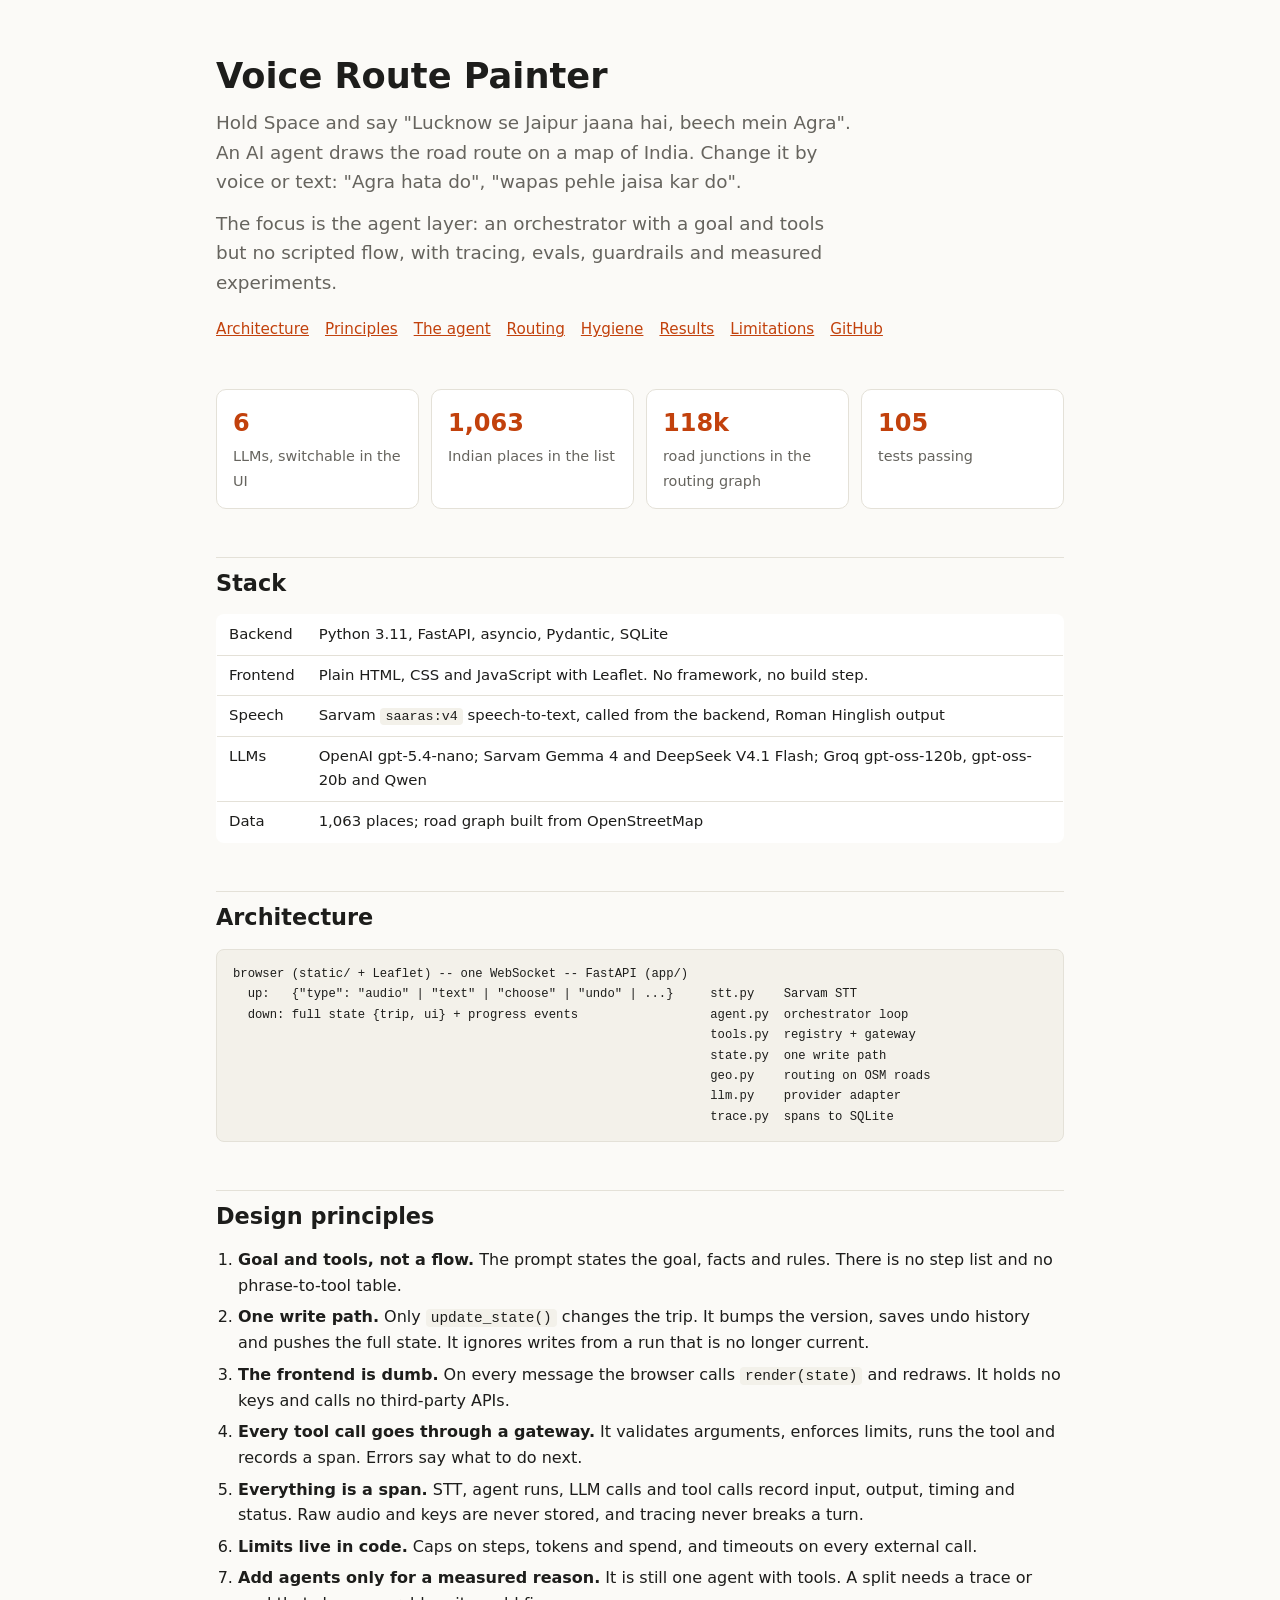
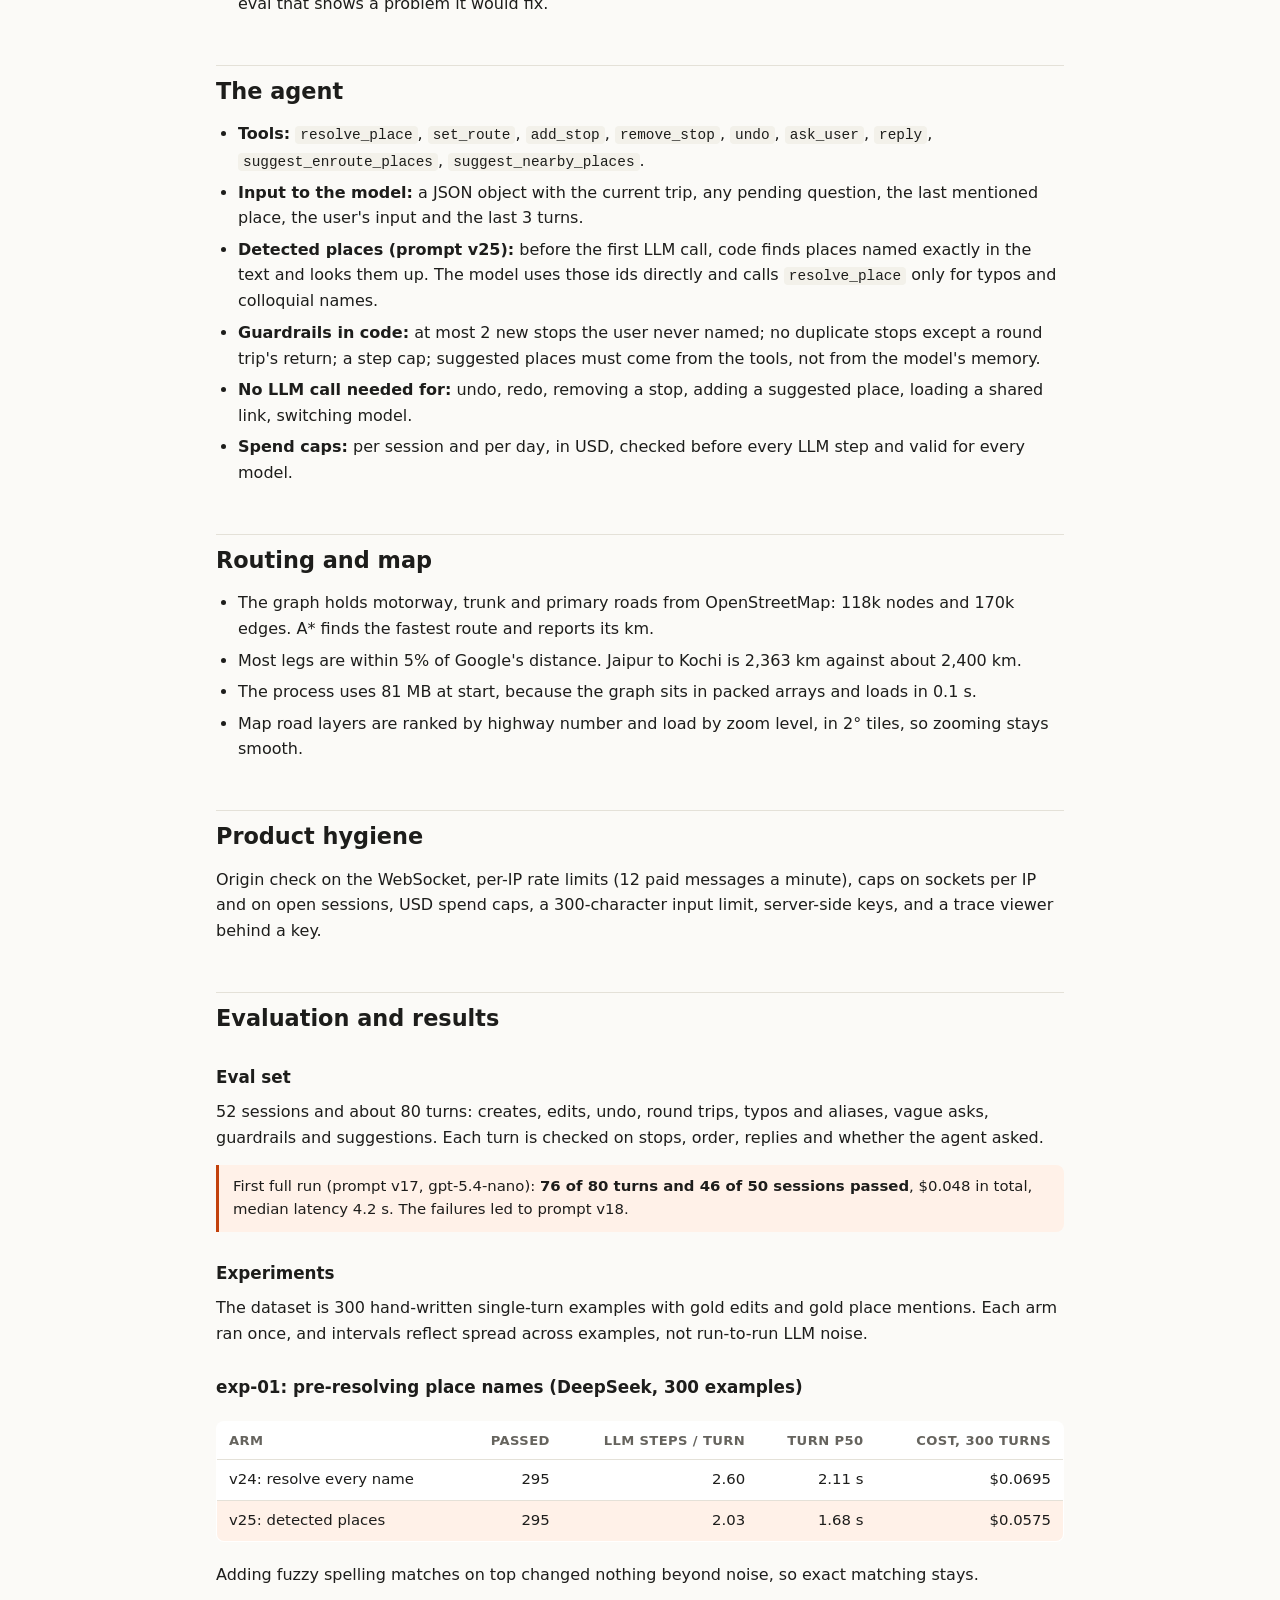
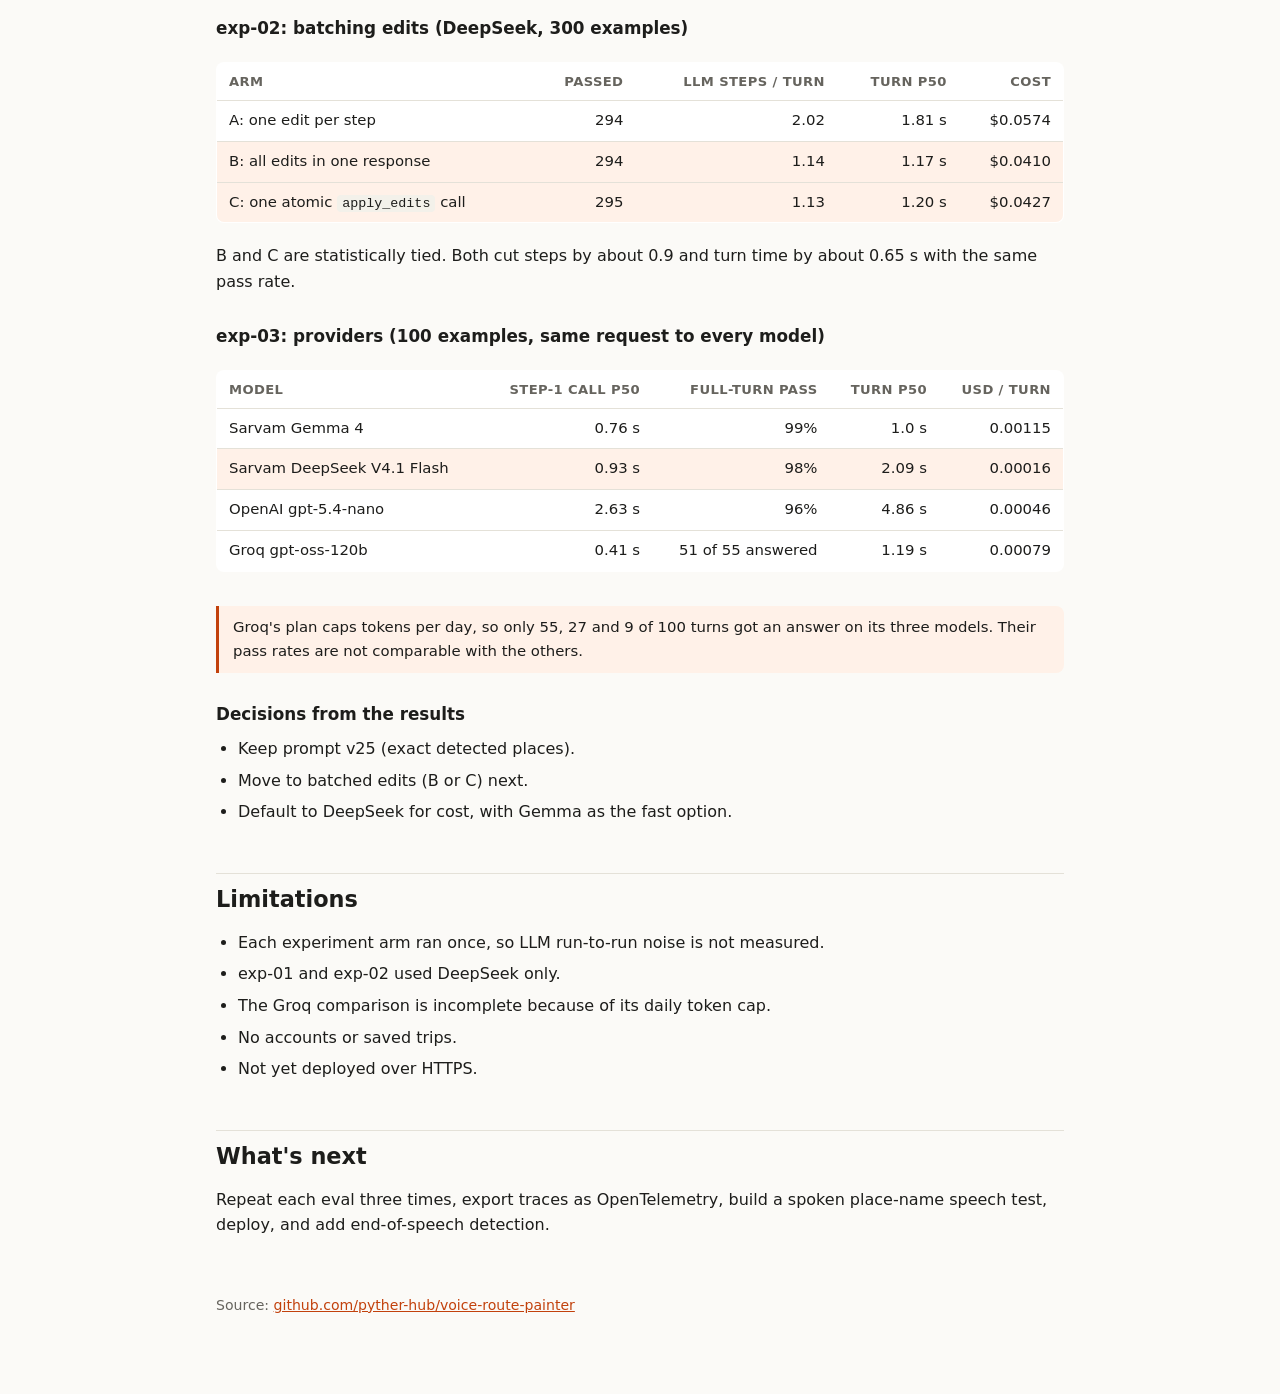
==== docs/index.html @ 45bd3da2 "Add GitHub Pages engineering page" ====
<!doctype html>
<html lang="en">
<head>
<meta charset="utf-8">
<meta name="viewport" content="width=device-width, initial-scale=1">
<title>Voice Route Painter: Engineering</title>
<meta name="description" content="A voice-driven route planner for India. An agent with tools, tracing, evals, guardrails and measured experiments.">
<style>
  :root {
    --bg: #fbfaf7; --fg: #1d1d1b; --muted: #66645e; --line: #e4e1d8; --card: #ffffff;
    --accent: #c2410c; --accent-soft: #fff1e8; --code: #f3f1ea; --good: #166534;
  }
  @media (prefers-color-scheme: dark) {
    :root {
      --bg: #151513; --fg: #ecebe6; --muted: #a19f97; --line: #2e2d29; --card: #1d1d1a;
      --accent: #fb923c; --accent-soft: #2a1d14; --code: #22211d; --good: #4ade80;
    }
  }
  * { box-sizing: border-box; }
  body { margin: 0; background: var(--bg); color: var(--fg);
         font: 16px/1.6 system-ui, -apple-system, "Segoe UI", Roboto, sans-serif; }
  .wrap { max-width: 880px; margin: 0 auto; padding: 0 16px 80px; }
  header { padding: 56px 0 24px; }
  h1 { font-size: 2.2rem; line-height: 1.15; margin: 0 0 12px; }
  h2 { font-size: 1.4rem; margin: 48px 0 12px; padding-top: 8px; border-top: 1px solid var(--line); }
  h3 { font-size: 1.05rem; margin: 28px 0 8px; }
  p { margin: 0 0 12px; }
  .lede { font-size: 1.15rem; color: var(--muted); max-width: 640px; }
  a { color: var(--accent); }
  nav { display: flex; flex-wrap: wrap; gap: 8px 16px; margin-top: 20px; font-size: .95rem; }
  .facts { display: grid; grid-template-columns: repeat(auto-fit, minmax(190px, 1fr)); gap: 12px; margin: 24px 0; }
  .fact { background: var(--card); border: 1px solid var(--line); border-radius: 10px; padding: 14px 16px; }
  .fact b { display: block; font-size: 1.5rem; color: var(--accent); }
  .fact span { color: var(--muted); font-size: .9rem; }
  table { width: 100%; border-collapse: collapse; margin: 12px 0 20px; font-size: .93rem;
          background: var(--card); border: 1px solid var(--line); border-radius: 8px; overflow: hidden; }
  th, td { text-align: left; padding: 8px 12px; border-bottom: 1px solid var(--line); vertical-align: top; }
  th { font-weight: 600; color: var(--muted); font-size: .82rem; text-transform: uppercase; letter-spacing: .03em; }
  tr:last-child td { border-bottom: 0; }
  td.n, th.n { text-align: right; font-variant-numeric: tabular-nums; }
  tr.win td { background: var(--accent-soft); }
  .scroll { overflow-x: auto; }
  pre { background: var(--code); border: 1px solid var(--line); border-radius: 8px; padding: 14px 16px;
        overflow-x: auto; font-size: .85rem; line-height: 1.5; }
  code { background: var(--code); padding: 1px 5px; border-radius: 4px; font-size: .9em; }
  pre code { background: none; padding: 0; }
  ol, ul { padding-left: 22px; margin: 0 0 12px; }
  li { margin-bottom: 6px; }
  .note { border-left: 3px solid var(--accent); background: var(--accent-soft); padding: 10px 14px;
          border-radius: 0 8px 8px 0; margin: 14px 0; font-size: .93rem; }
  footer { margin-top: 56px; color: var(--muted); font-size: .88rem; }
</style>
</head>
<body>
<div class="wrap">

<header>
  <h1>Voice Route Painter</h1>
  <p class="lede">Hold Space and say "Lucknow se Jaipur jaana hai, beech mein Agra". An AI agent draws the road route on a map of India. Change it by voice or text: "Agra hata do", "wapas pehle jaisa kar do".</p>
  <p class="lede">The focus is the agent layer: an orchestrator with a goal and tools but no scripted flow, with tracing, evals, guardrails and measured experiments.</p>
  <nav>
    <a href="#architecture">Architecture</a>
    <a href="#principles">Principles</a>
    <a href="#agent">The agent</a>
    <a href="#routing">Routing</a>
    <a href="#hygiene">Hygiene</a>
    <a href="#results">Results</a>
    <a href="#limits">Limitations</a>
    <a href="https://github.com/pyther-hub/voice-route-painter">GitHub</a>
  </nav>
</header>

<div class="facts">
  <div class="fact"><b>6</b><span>LLMs, switchable in the UI</span></div>
  <div class="fact"><b>1,063</b><span>Indian places in the list</span></div>
  <div class="fact"><b>118k</b><span>road junctions in the routing graph</span></div>
  <div class="fact"><b>105</b><span>tests passing</span></div>
</div>

<h2 id="stack">Stack</h2>
<table>
  <tr><td>Backend</td><td>Python 3.11, FastAPI, asyncio, Pydantic, SQLite</td></tr>
  <tr><td>Frontend</td><td>Plain HTML, CSS and JavaScript with Leaflet. No framework, no build step.</td></tr>
  <tr><td>Speech</td><td>Sarvam <code>saaras:v4</code> speech-to-text, called from the backend, Roman Hinglish output</td></tr>
  <tr><td>LLMs</td><td>OpenAI gpt-5.4-nano; Sarvam Gemma 4 and DeepSeek V4.1 Flash; Groq gpt-oss-120b, gpt-oss-20b and Qwen</td></tr>
  <tr><td>Data</td><td>1,063 places; road graph built from OpenStreetMap</td></tr>
</table>

<h2 id="architecture">Architecture</h2>
<pre><code>browser (static/ + Leaflet) -- one WebSocket -- FastAPI (app/)
  up:   {"type": "audio" | "text" | "choose" | "undo" | ...}     stt.py    Sarvam STT
  down: full state {trip, ui} + progress events                  agent.py  orchestrator loop
                                                                 tools.py  registry + gateway
                                                                 state.py  one write path
                                                                 geo.py    routing on OSM roads
                                                                 llm.py    provider adapter
                                                                 trace.py  spans to SQLite</code></pre>

<h2 id="principles">Design principles</h2>
<ol>
  <li><b>Goal and tools, not a flow.</b> The prompt states the goal, facts and rules. There is no step list and no phrase-to-tool table.</li>
  <li><b>One write path.</b> Only <code>update_state()</code> changes the trip. It bumps the version, saves undo history and pushes the full state. It ignores writes from a run that is no longer current.</li>
  <li><b>The frontend is dumb.</b> On every message the browser calls <code>render(state)</code> and redraws. It holds no keys and calls no third-party APIs.</li>
  <li><b>Every tool call goes through a gateway.</b> It validates arguments, enforces limits, runs the tool and records a span. Errors say what to do next.</li>
  <li><b>Everything is a span.</b> STT, agent runs, LLM calls and tool calls record input, output, timing and status. Raw audio and keys are never stored, and tracing never breaks a turn.</li>
  <li><b>Limits live in code.</b> Caps on steps, tokens and spend, and timeouts on every external call.</li>
  <li><b>Add agents only for a measured reason.</b> It is still one agent with tools. A split needs a trace or eval that shows a problem it would fix.</li>
</ol>

<h2 id="agent">The agent</h2>
<ul>
  <li><b>Tools:</b> <code>resolve_place</code>, <code>set_route</code>, <code>add_stop</code>, <code>remove_stop</code>, <code>undo</code>, <code>ask_user</code>, <code>reply</code>, <code>suggest_enroute_places</code>, <code>suggest_nearby_places</code>.</li>
  <li><b>Input to the model:</b> a JSON object with the current trip, any pending question, the last mentioned place, the user's input and the last 3 turns.</li>
  <li><b>Detected places (prompt v25):</b> before the first LLM call, code finds places named exactly in the text and looks them up. The model uses those ids directly and calls <code>resolve_place</code> only for typos and colloquial names.</li>
  <li><b>Guardrails in code:</b> at most 2 new stops the user never named; no duplicate stops except a round trip's return; a step cap; suggested places must come from the tools, not from the model's memory.</li>
  <li><b>No LLM call needed for:</b> undo, redo, removing a stop, adding a suggested place, loading a shared link, switching model.</li>
  <li><b>Spend caps:</b> per session and per day, in USD, checked before every LLM step and valid for every model.</li>
</ul>

<h2 id="routing">Routing and map</h2>
<ul>
  <li>The graph holds motorway, trunk and primary roads from OpenStreetMap: 118k nodes and 170k edges. A* finds the fastest route and reports its km.</li>
  <li>Most legs are within 5% of Google's distance. Jaipur to Kochi is 2,363 km against about 2,400 km.</li>
  <li>The process uses 81 MB at start, because the graph sits in packed arrays and loads in 0.1 s.</li>
  <li>Map road layers are ranked by highway number and load by zoom level, in 2&deg; tiles, so zooming stays smooth.</li>
</ul>

<h2 id="hygiene">Product hygiene</h2>
<p>Origin check on the WebSocket, per-IP rate limits (12 paid messages a minute), caps on sockets per IP and on open sessions, USD spend caps, a 300-character input limit, server-side keys, and a trace viewer behind a key.</p>

<h2 id="results">Evaluation and results</h2>

<h3>Eval set</h3>
<p>52 sessions and about 80 turns: creates, edits, undo, round trips, typos and aliases, vague asks, guardrails and suggestions. Each turn is checked on stops, order, replies and whether the agent asked.</p>
<div class="note">First full run (prompt v17, gpt-5.4-nano): <b>76 of 80 turns and 46 of 50 sessions passed</b>, $0.048 in total, median latency 4.2 s. The failures led to prompt v18.</div>

<h3>Experiments</h3>
<p>The dataset is 300 hand-written single-turn examples with gold edits and gold place mentions. Each arm ran once, and intervals reflect spread across examples, not run-to-run LLM noise.</p>

<h3>exp-01: pre-resolving place names (DeepSeek, 300 examples)</h3>
<div class="scroll"><table>
  <tr><th>Arm</th><th class="n">Passed</th><th class="n">LLM steps / turn</th><th class="n">Turn p50</th><th class="n">Cost, 300 turns</th></tr>
  <tr><td>v24: resolve every name</td><td class="n">295</td><td class="n">2.60</td><td class="n">2.11 s</td><td class="n">$0.0695</td></tr>
  <tr class="win"><td>v25: detected places</td><td class="n">295</td><td class="n">2.03</td><td class="n">1.68 s</td><td class="n">$0.0575</td></tr>
</table></div>
<p>Adding fuzzy spelling matches on top changed nothing beyond noise, so exact matching stays.</p>

<h3>exp-02: batching edits (DeepSeek, 300 examples)</h3>
<div class="scroll"><table>
  <tr><th>Arm</th><th class="n">Passed</th><th class="n">LLM steps / turn</th><th class="n">Turn p50</th><th class="n">Cost</th></tr>
  <tr><td>A: one edit per step</td><td class="n">294</td><td class="n">2.02</td><td class="n">1.81 s</td><td class="n">$0.0574</td></tr>
  <tr class="win"><td>B: all edits in one response</td><td class="n">294</td><td class="n">1.14</td><td class="n">1.17 s</td><td class="n">$0.0410</td></tr>
  <tr class="win"><td>C: one atomic <code>apply_edits</code> call</td><td class="n">295</td><td class="n">1.13</td><td class="n">1.20 s</td><td class="n">$0.0427</td></tr>
</table></div>
<p>B and C are statistically tied. Both cut steps by about 0.9 and turn time by about 0.65 s with the same pass rate.</p>

<h3>exp-03: providers (100 examples, same request to every model)</h3>
<div class="scroll"><table>
  <tr><th>Model</th><th class="n">Step-1 call p50</th><th class="n">Full-turn pass</th><th class="n">Turn p50</th><th class="n">USD / turn</th></tr>
  <tr><td>Sarvam Gemma 4</td><td class="n">0.76 s</td><td class="n">99%</td><td class="n">1.0 s</td><td class="n">0.00115</td></tr>
  <tr class="win"><td>Sarvam DeepSeek V4.1 Flash</td><td class="n">0.93 s</td><td class="n">98%</td><td class="n">2.09 s</td><td class="n">0.00016</td></tr>
  <tr><td>OpenAI gpt-5.4-nano</td><td class="n">2.63 s</td><td class="n">96%</td><td class="n">4.86 s</td><td class="n">0.00046</td></tr>
  <tr><td>Groq gpt-oss-120b</td><td class="n">0.41 s</td><td class="n">51 of 55 answered</td><td class="n">1.19 s</td><td class="n">0.00079</td></tr>
</table></div>
<div class="note">Groq's plan caps tokens per day, so only 55, 27 and 9 of 100 turns got an answer on its three models. Their pass rates are not comparable with the others.</div>

<h3>Decisions from the results</h3>
<ul>
  <li>Keep prompt v25 (exact detected places).</li>
  <li>Move to batched edits (B or C) next.</li>
  <li>Default to DeepSeek for cost, with Gemma as the fast option.</li>
</ul>

<h2 id="limits">Limitations</h2>
<ul>
  <li>Each experiment arm ran once, so LLM run-to-run noise is not measured.</li>
  <li>exp-01 and exp-02 used DeepSeek only.</li>
  <li>The Groq comparison is incomplete because of its daily token cap.</li>
  <li>No accounts or saved trips.</li>
  <li>Not yet deployed over HTTPS.</li>
</ul>

<h2>What's next</h2>
<p>Repeat each eval three times, export traces as OpenTelemetry, build a spoken place-name speech test, deploy, and add end-of-speech detection.</p>

<footer>Source: <a href="https://github.com/pyther-hub/voice-route-painter">github.com/pyther-hub/voice-route-painter</a></footer>
</div>
</body>
</html>
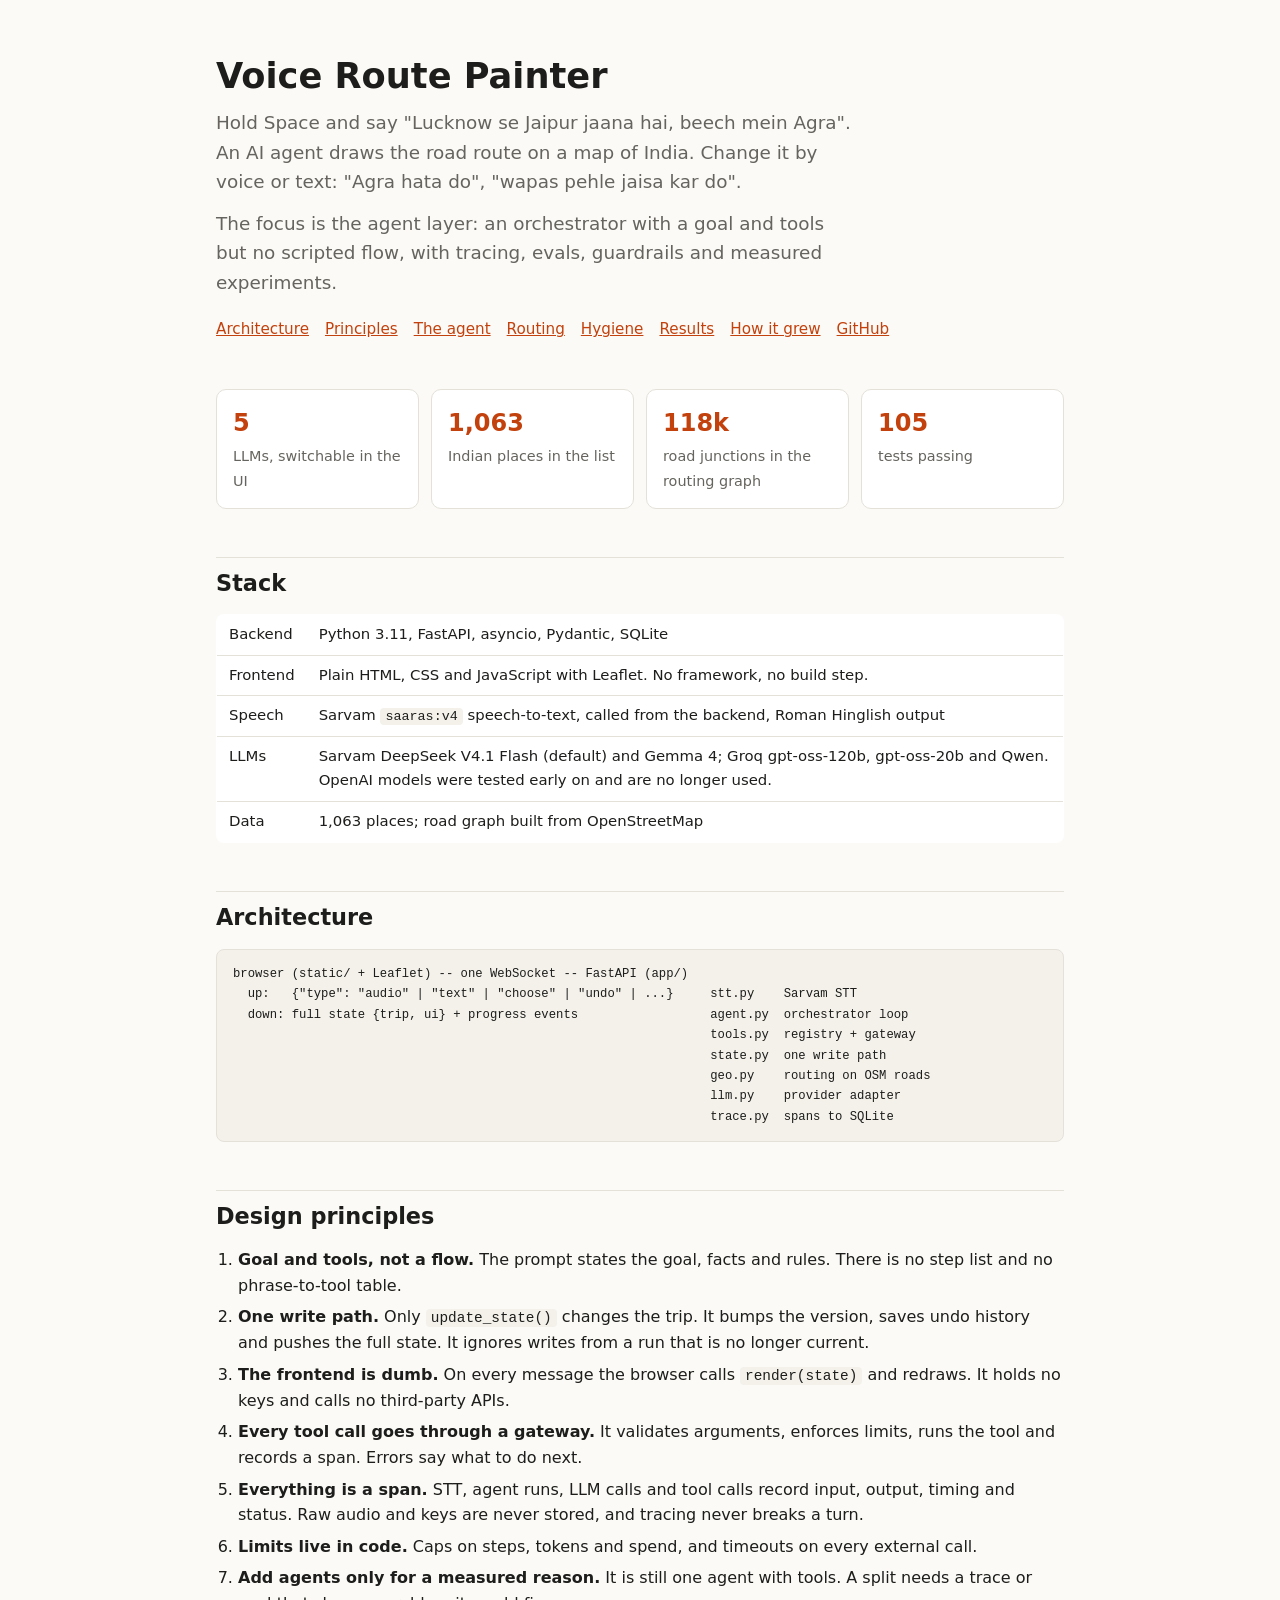
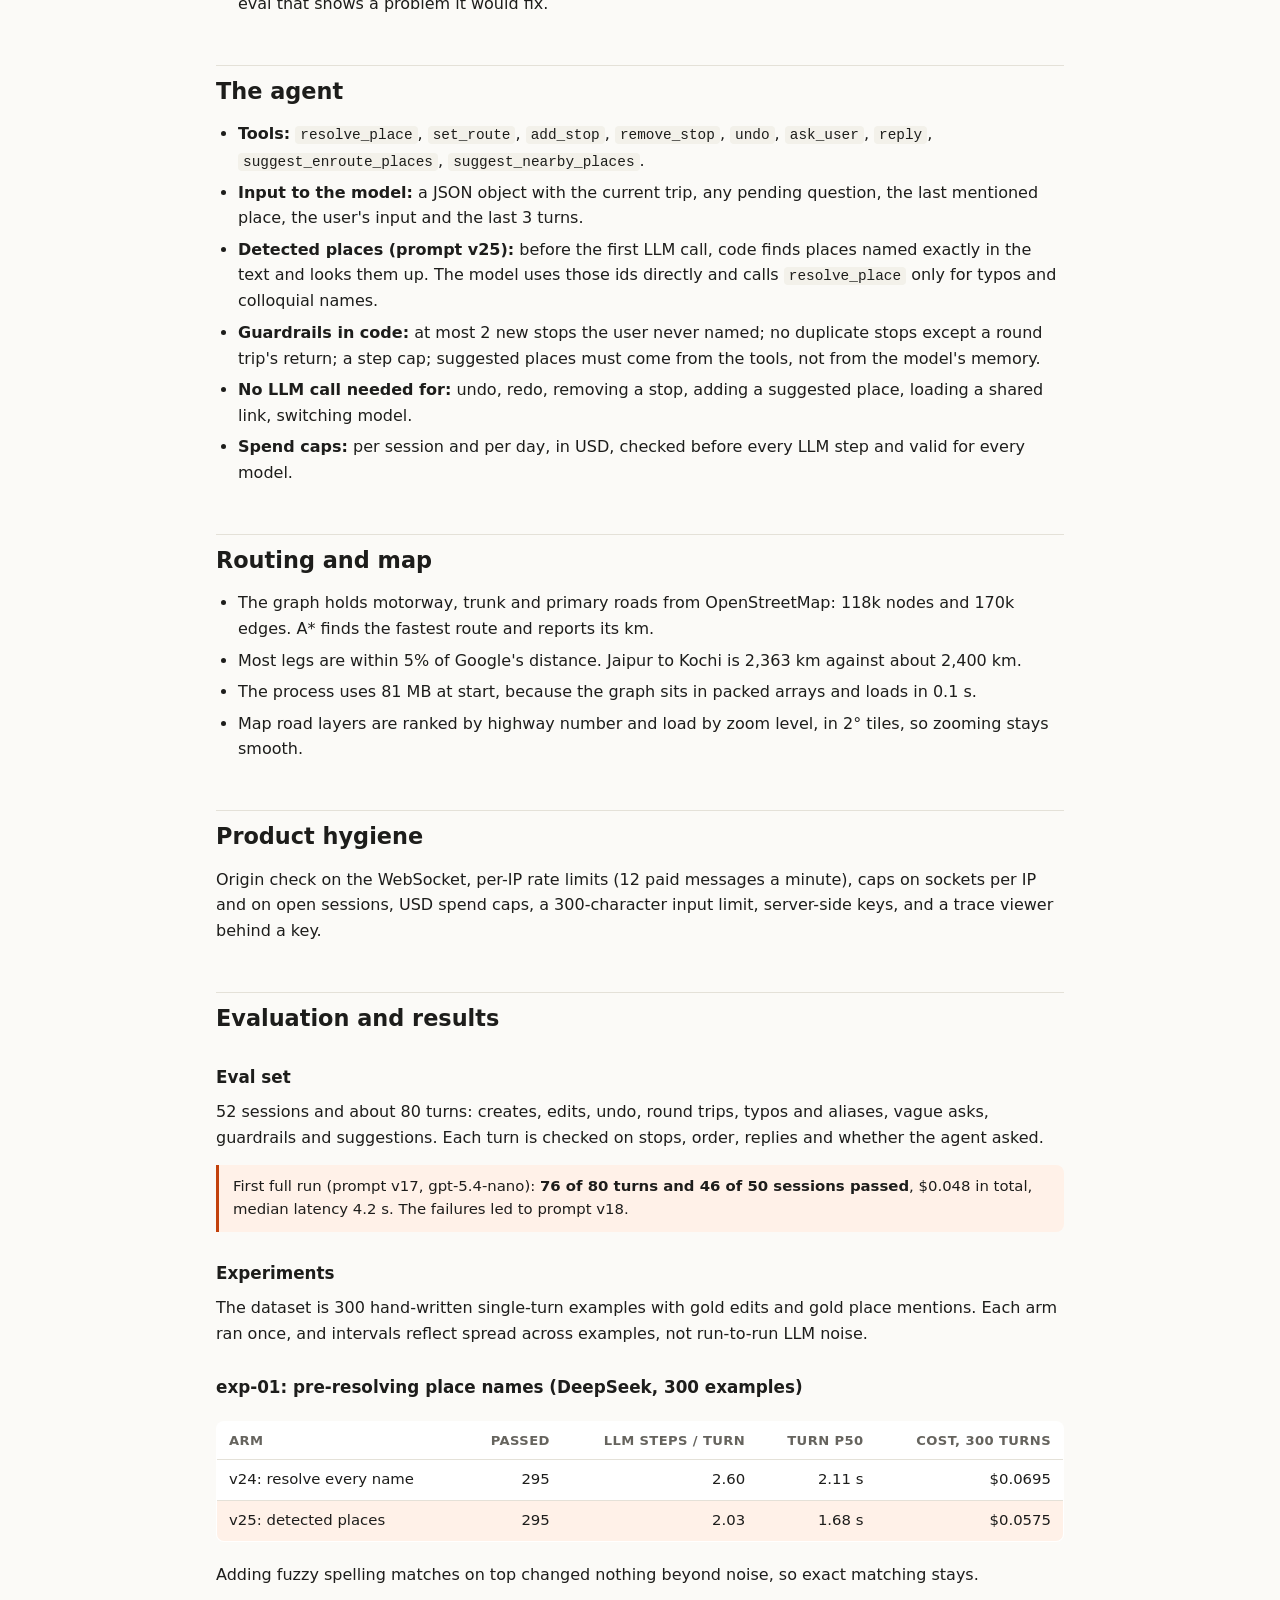
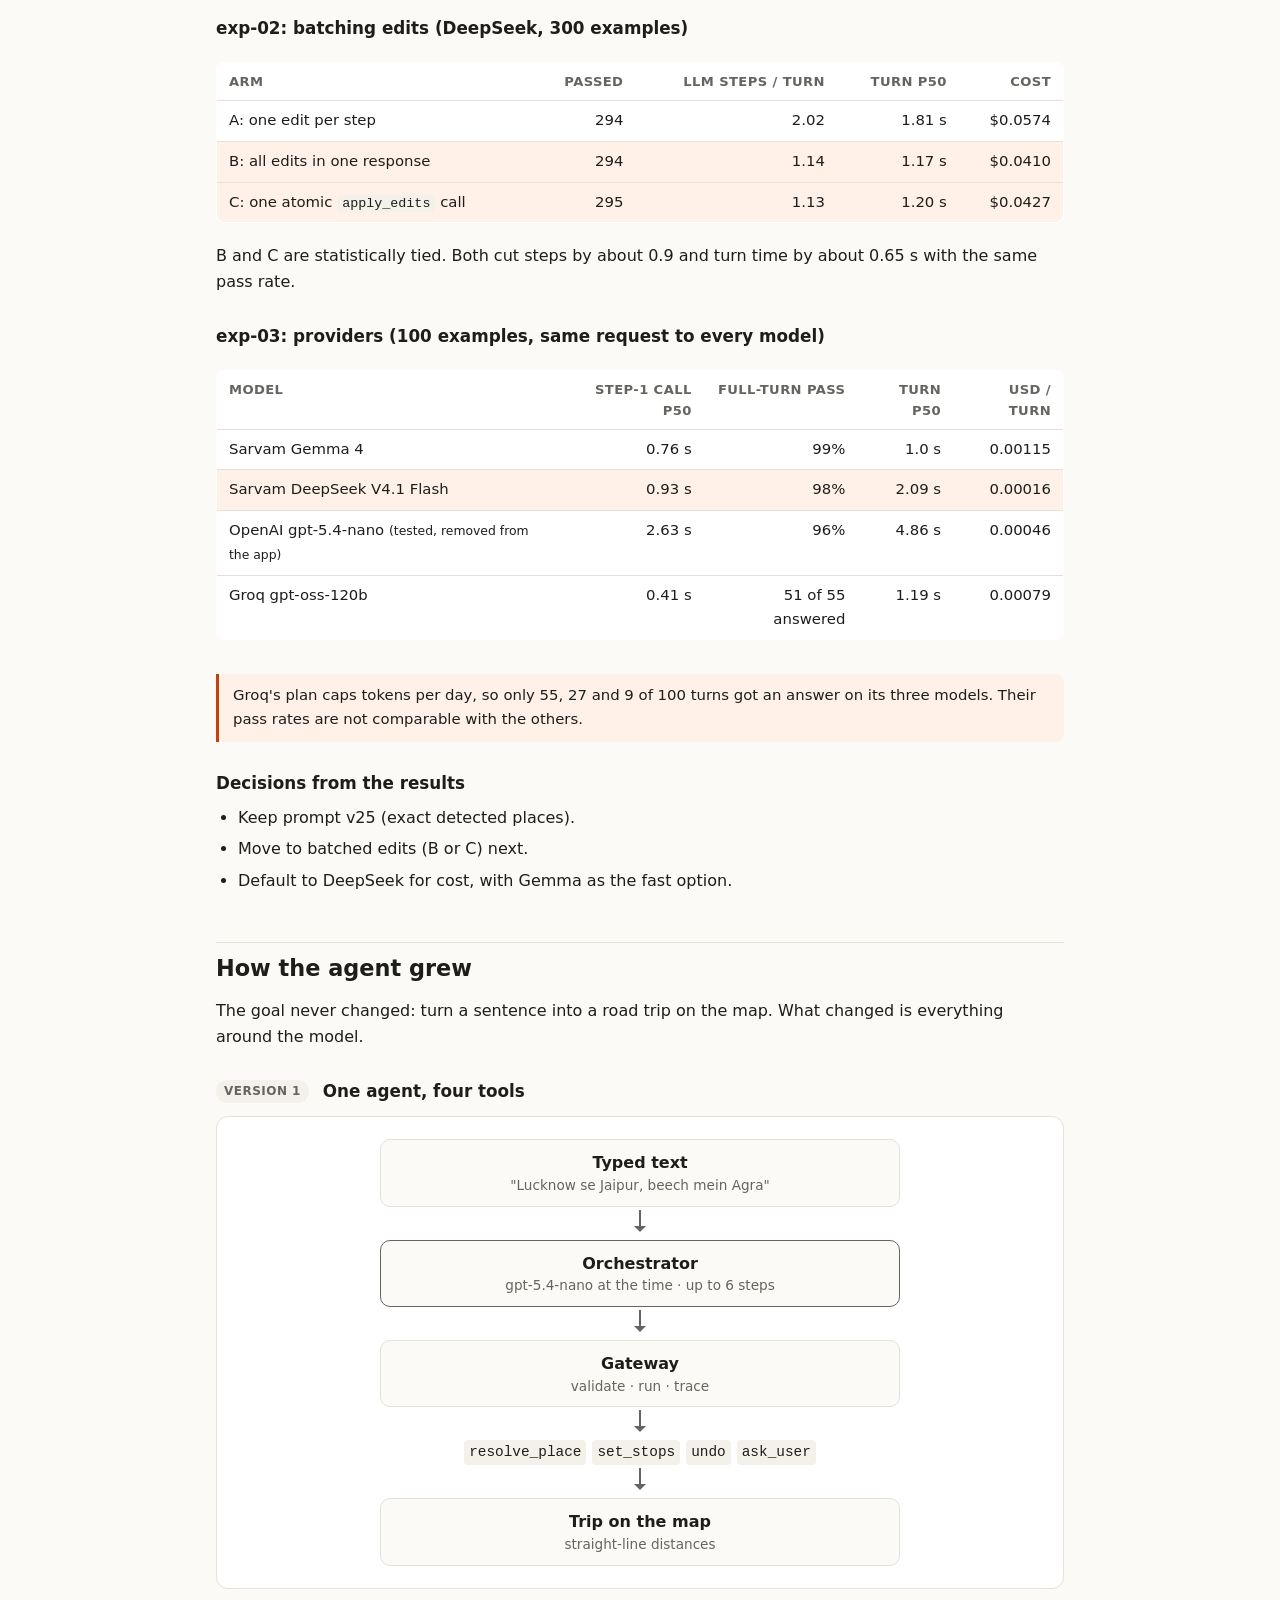
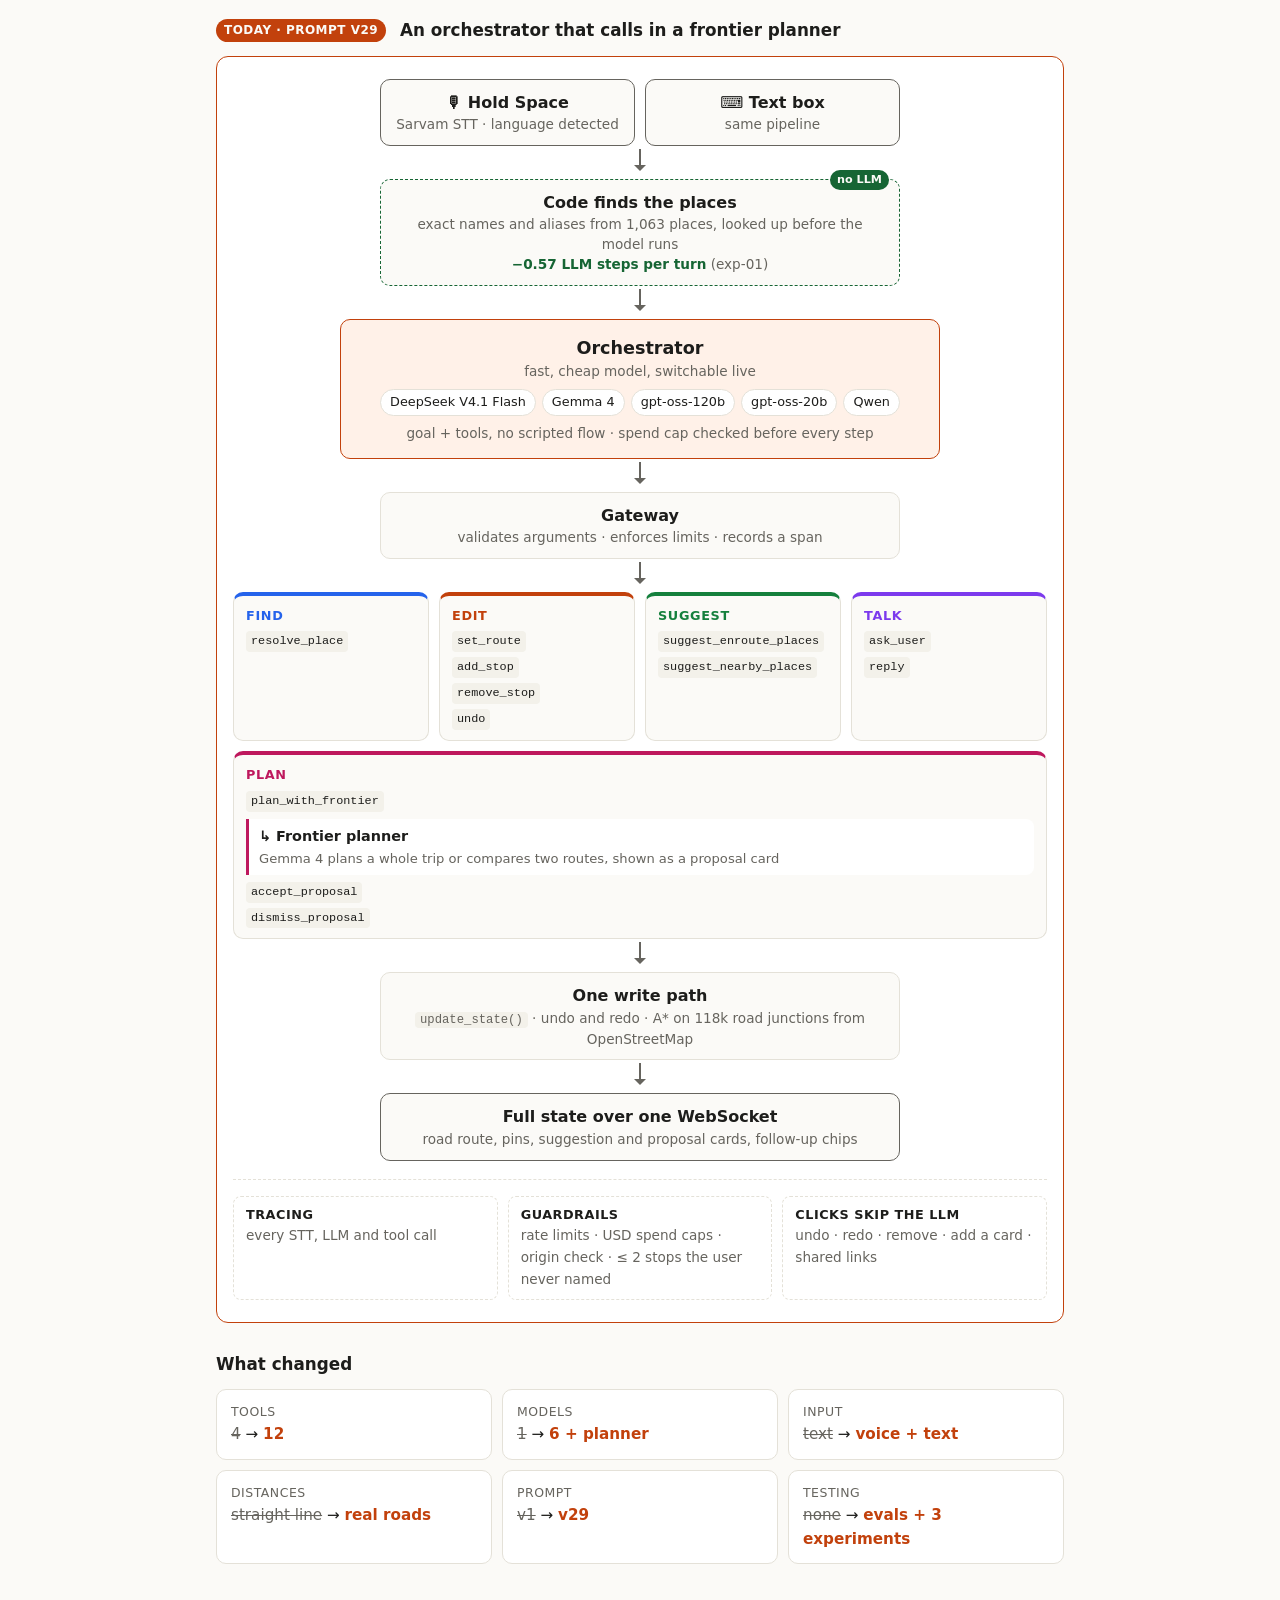
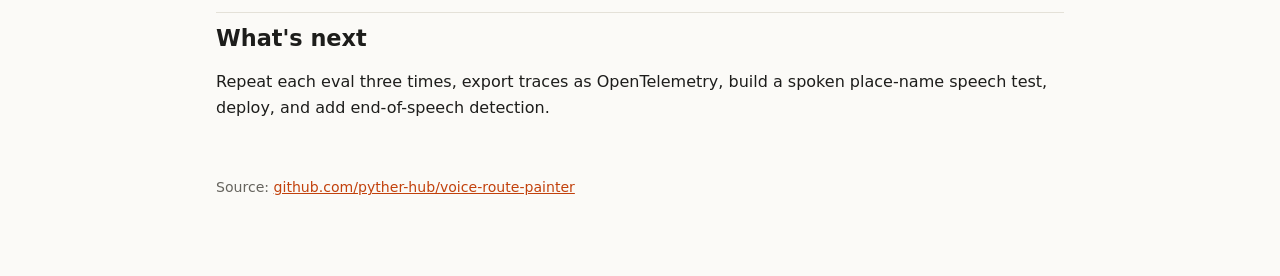
==== commit a69ab688: "Remove OpenAI from the orchestrator; default to Sarvam DeepSeek; update engineering page" ====
--- a/docs/index.html
+++ b/docs/index.html
@@ -49,6 +49,60 @@
   .note { border-left: 3px solid var(--accent); background: var(--accent-soft); padding: 10px 14px;
           border-radius: 0 8px 8px 0; margin: 14px 0; font-size: .93rem; }
   footer { margin-top: 56px; color: var(--muted); font-size: .88rem; }
+
+  /* flowcharts (How the agent grew) */
+  :root { --c-find: #2563eb; --c-edit: #c2410c; --c-suggest: #15803d; --c-talk: #7c3aed; --c-plan: #be185d; }
+  @media (prefers-color-scheme: dark) {
+    :root { --c-find: #60a5fa; --c-edit: #fb923c; --c-suggest: #4ade80; --c-talk: #a78bfa; --c-plan: #f472b6; }
+  }
+  .tag { display: inline-block; font-size: .75rem; font-weight: 600; padding: 2px 8px; border-radius: 99px;
+         margin-right: 8px; vertical-align: 2px; text-transform: uppercase; letter-spacing: .04em; }
+  .tag.old { background: var(--code); color: var(--muted); }
+  .tag.new { background: var(--accent); color: var(--bg); }
+  .flow { display: flex; flex-direction: column; align-items: center; margin: 12px 0 28px; padding: 22px 16px;
+          background: var(--card); border: 1px solid var(--line); border-radius: 12px; }
+  .flow.v2 { border-color: var(--accent); }
+  .node { position: relative; width: 100%; max-width: 520px; padding: 10px 14px; text-align: center;
+          background: var(--bg); border: 1.5px solid var(--line); border-radius: 10px; font-weight: 600; }
+  .node small { display: block; font-weight: 400; color: var(--muted); font-size: .85rem; line-height: 1.45; }
+  .node small b { color: var(--good); }
+  .node.agent { border-color: var(--accent); background: var(--accent-soft); }
+  .node.big { max-width: 600px; padding: 14px 16px; font-size: 1.1rem; }
+  .node.code { border-style: dashed; border-color: var(--good); }
+  .node.in, .node.out { border-color: var(--muted); }
+  .flow.v1 .node.agent { border-color: var(--muted); background: var(--bg); }
+  .step { position: absolute; top: -10px; right: 10px; font-size: .7rem; font-weight: 600; padding: 1px 7px;
+          border-radius: 99px; background: var(--good); color: var(--bg); }
+  .arrow { width: 2px; height: 20px; margin: 3px 0 10px; background: var(--muted); position: relative; flex: none; }
+  .arrow::after { content: ""; position: absolute; left: -5px; bottom: -8px;
+                  border: 6px solid transparent; border-top-color: var(--muted); }
+  .row { display: flex; flex-wrap: wrap; gap: 10px; width: 100%; max-width: 520px; }
+  .row .node { flex: 1 1 180px; }
+  .chips, .models { display: flex; flex-wrap: wrap; justify-content: center; gap: 6px; }
+  .models { margin: 8px 0; }
+  .models span { font-size: .8rem; font-weight: 500; padding: 2px 9px; border-radius: 99px;
+                 background: var(--card); border: 1px solid var(--line); }
+  .groups { display: grid; grid-template-columns: repeat(4, 1fr); gap: 10px; width: 100%; }
+  .grp { display: flex; flex-direction: column; align-items: flex-start; gap: 5px; padding: 10px 12px;
+         background: var(--bg); border: 1px solid var(--line); border-top: 4px solid var(--c); border-radius: 10px; }
+  .grp b { color: var(--c); font-size: .8rem; text-transform: uppercase; letter-spacing: .05em; }
+  .grp code { font-size: .74rem; }
+  .grp.plan { grid-column: 1 / -1; }
+  .grp .sub { width: 100%; padding: 6px 10px; margin: 2px 0; font-weight: 600; font-size: .9rem;
+              border-left: 3px solid var(--c); background: var(--card); border-radius: 0 8px 8px 0; }
+  .grp .sub small { display: block; font-weight: 400; color: var(--muted); font-size: .82rem; }
+  .rails { display: grid; grid-template-columns: repeat(auto-fit, minmax(180px, 1fr)); gap: 10px; width: 100%;
+           margin-top: 18px; padding-top: 16px; border-top: 1px dashed var(--line); }
+  .rails div { font-size: .85rem; color: var(--muted); padding: 8px 12px; border: 1px dashed var(--line);
+               border-radius: 8px; }
+  .rails b { display: block; color: var(--fg); font-size: .8rem; text-transform: uppercase; letter-spacing: .04em; }
+  .upg { display: grid; grid-template-columns: repeat(3, 1fr); gap: 10px; margin: 12px 0 8px; }
+  @media (max-width: 640px) { .groups, .upg { grid-template-columns: repeat(2, 1fr); } }
+  .upg div { background: var(--card); border: 1px solid var(--line); border-radius: 10px; padding: 12px 14px;
+             font-size: .95rem; }
+  .upg span { display: block; color: var(--muted); font-size: .78rem; text-transform: uppercase; letter-spacing: .04em; }
+  .upg s { color: var(--muted); }
+  .upg b { color: var(--accent); }
 </style>
 </head>
 <body>
@@ -65,13 +119,13 @@
     <a href="#routing">Routing</a>
     <a href="#hygiene">Hygiene</a>
     <a href="#results">Results</a>
-    <a href="#limits">Limitations</a>
+    <a href="#evolution">How it grew</a>
     <a href="https://github.com/pyther-hub/voice-route-painter">GitHub</a>
   </nav>
 </header>
 
 <div class="facts">
-  <div class="fact"><b>6</b><span>LLMs, switchable in the UI</span></div>
+  <div class="fact"><b>5</b><span>LLMs, switchable in the UI</span></div>
   <div class="fact"><b>1,063</b><span>Indian places in the list</span></div>
   <div class="fact"><b>118k</b><span>road junctions in the routing graph</span></div>
   <div class="fact"><b>105</b><span>tests passing</span></div>
@@ -82,7 +136,7 @@
   <tr><td>Backend</td><td>Python 3.11, FastAPI, asyncio, Pydantic, SQLite</td></tr>
   <tr><td>Frontend</td><td>Plain HTML, CSS and JavaScript with Leaflet. No framework, no build step.</td></tr>
   <tr><td>Speech</td><td>Sarvam <code>saaras:v4</code> speech-to-text, called from the backend, Roman Hinglish output</td></tr>
-  <tr><td>LLMs</td><td>OpenAI gpt-5.4-nano; Sarvam Gemma 4 and DeepSeek V4.1 Flash; Groq gpt-oss-120b, gpt-oss-20b and Qwen</td></tr>
+  <tr><td>LLMs</td><td>Sarvam DeepSeek V4.1 Flash (default) and Gemma 4; Groq gpt-oss-120b, gpt-oss-20b and Qwen. OpenAI models were tested early on and are no longer used.</td></tr>
   <tr><td>Data</td><td>1,063 places; road graph built from OpenStreetMap</td></tr>
 </table>
 
@@ -159,7 +213,7 @@
   <tr><th>Model</th><th class="n">Step-1 call p50</th><th class="n">Full-turn pass</th><th class="n">Turn p50</th><th class="n">USD / turn</th></tr>
   <tr><td>Sarvam Gemma 4</td><td class="n">0.76 s</td><td class="n">99%</td><td class="n">1.0 s</td><td class="n">0.00115</td></tr>
   <tr class="win"><td>Sarvam DeepSeek V4.1 Flash</td><td class="n">0.93 s</td><td class="n">98%</td><td class="n">2.09 s</td><td class="n">0.00016</td></tr>
-  <tr><td>OpenAI gpt-5.4-nano</td><td class="n">2.63 s</td><td class="n">96%</td><td class="n">4.86 s</td><td class="n">0.00046</td></tr>
+  <tr><td>OpenAI gpt-5.4-nano <small>(tested, removed from the app)</small></td><td class="n">2.63 s</td><td class="n">96%</td><td class="n">4.86 s</td><td class="n">0.00046</td></tr>
   <tr><td>Groq gpt-oss-120b</td><td class="n">0.41 s</td><td class="n">51 of 55 answered</td><td class="n">1.19 s</td><td class="n">0.00079</td></tr>
 </table></div>
 <div class="note">Groq's plan caps tokens per day, so only 55, 27 and 9 of 100 turns got an answer on its three models. Their pass rates are not comparable with the others.</div>
@@ -171,14 +225,69 @@
   <li>Default to DeepSeek for cost, with Gemma as the fast option.</li>
 </ul>
 
-<h2 id="limits">Limitations</h2>
-<ul>
-  <li>Each experiment arm ran once, so LLM run-to-run noise is not measured.</li>
-  <li>exp-01 and exp-02 used DeepSeek only.</li>
-  <li>The Groq comparison is incomplete because of its daily token cap.</li>
-  <li>No accounts or saved trips.</li>
-  <li>Not yet deployed over HTTPS.</li>
-</ul>
+<h2 id="evolution">How the agent grew</h2>
+<p>The goal never changed: turn a sentence into a road trip on the map. What changed is everything around the model.</p>
+
+<h3><span class="tag old">Version 1</span> One agent, four tools</h3>
+<div class="flow v1">
+  <div class="node">Typed text<small>"Lucknow se Jaipur, beech mein Agra"</small></div>
+  <div class="arrow"></div>
+  <div class="node agent">Orchestrator<small>gpt-5.4-nano at the time · up to 6 steps</small></div>
+  <div class="arrow"></div>
+  <div class="node">Gateway<small>validate · run · trace</small></div>
+  <div class="arrow"></div>
+  <div class="chips">
+    <code>resolve_place</code><code>set_stops</code><code>undo</code><code>ask_user</code>
+  </div>
+  <div class="arrow"></div>
+  <div class="node">Trip on the map<small>straight-line distances</small></div>
+</div>
+
+<h3><span class="tag new">Today · prompt v29</span> An orchestrator that calls in a frontier planner</h3>
+<div class="flow v2">
+  <div class="row">
+    <div class="node in">🎙 Hold Space<small>Sarvam STT · language detected</small></div>
+    <div class="node in">⌨ Text box<small>same pipeline</small></div>
+  </div>
+  <div class="arrow"></div>
+  <div class="node code"><span class="step">no LLM</span>Code finds the places<small>exact names and aliases from 1,063 places, looked up before the model runs<br><b>−0.57 LLM steps per turn</b> (exp-01)</small></div>
+  <div class="arrow"></div>
+  <div class="node agent big">Orchestrator<small>fast, cheap model, switchable live</small>
+    <div class="models"><span>DeepSeek V4.1 Flash</span><span>Gemma 4</span><span>gpt-oss-120b</span><span>gpt-oss-20b</span><span>Qwen</span></div>
+    <small>goal + tools, no scripted flow · spend cap checked before every step</small>
+  </div>
+  <div class="arrow"></div>
+  <div class="node">Gateway<small>validates arguments · enforces limits · records a span</small></div>
+  <div class="arrow"></div>
+  <div class="groups">
+    <div class="grp" style="--c: var(--c-find)"><b>Find</b><code>resolve_place</code></div>
+    <div class="grp" style="--c: var(--c-edit)"><b>Edit</b><code>set_route</code><code>add_stop</code><code>remove_stop</code><code>undo</code></div>
+    <div class="grp" style="--c: var(--c-suggest)"><b>Suggest</b><code>suggest_<wbr>enroute_<wbr>places</code><code>suggest_<wbr>nearby_<wbr>places</code></div>
+    <div class="grp" style="--c: var(--c-talk)"><b>Talk</b><code>ask_user</code><code>reply</code></div>
+    <div class="grp plan" style="--c: var(--c-plan)"><b>Plan</b><code>plan_with_frontier</code>
+      <div class="sub">↳ Frontier planner<small>Gemma 4 plans a whole trip or compares two routes, shown as a proposal card</small></div>
+      <code>accept_proposal</code><code>dismiss_proposal</code></div>
+  </div>
+  <div class="arrow"></div>
+  <div class="node">One write path<small><code>update_state()</code> · undo and redo · A* on 118k road junctions from OpenStreetMap</small></div>
+  <div class="arrow"></div>
+  <div class="node out">Full state over one WebSocket<small>road route, pins, suggestion and proposal cards, follow-up chips</small></div>
+  <div class="rails">
+    <div><b>Tracing</b>every STT, LLM and tool call</div>
+    <div><b>Guardrails</b>rate limits · USD spend caps · origin check · ≤ 2 stops the user never named</div>
+    <div><b>Clicks skip the LLM</b>undo · redo · remove · add a card · shared links</div>
+  </div>
+</div>
+
+<h3>What changed</h3>
+<div class="upg">
+  <div><span>Tools</span><s>4</s> → <b>12</b></div>
+  <div><span>Models</span><s>1</s> → <b>6 + planner</b></div>
+  <div><span>Input</span><s>text</s> → <b>voice + text</b></div>
+  <div><span>Distances</span><s>straight line</s> → <b>real roads</b></div>
+  <div><span>Prompt</span><s>v1</s> → <b>v29</b></div>
+  <div><span>Testing</span><s>none</s> → <b>evals + 3 experiments</b></div>
+</div>
 
 <h2>What's next</h2>
 <p>Repeat each eval three times, export traces as OpenTelemetry, build a spoken place-name speech test, deploy, and add end-of-speech detection.</p>
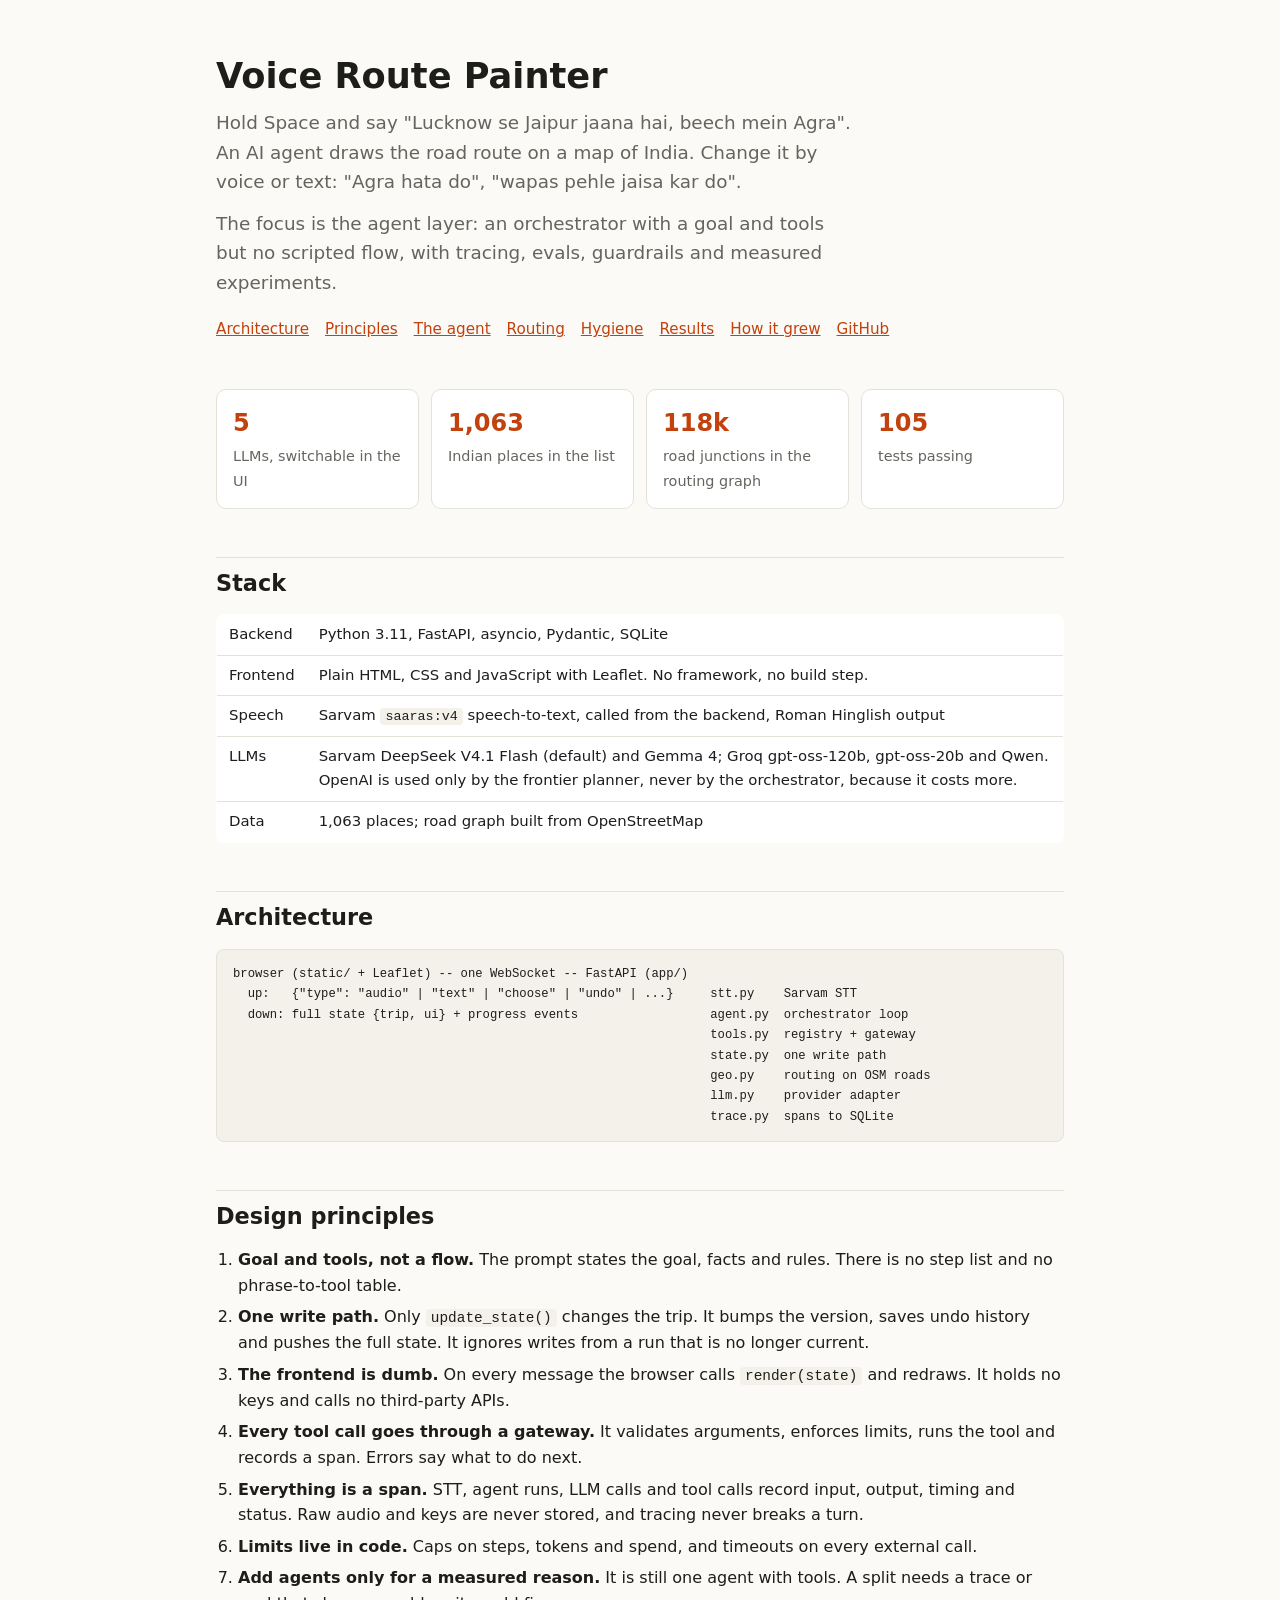
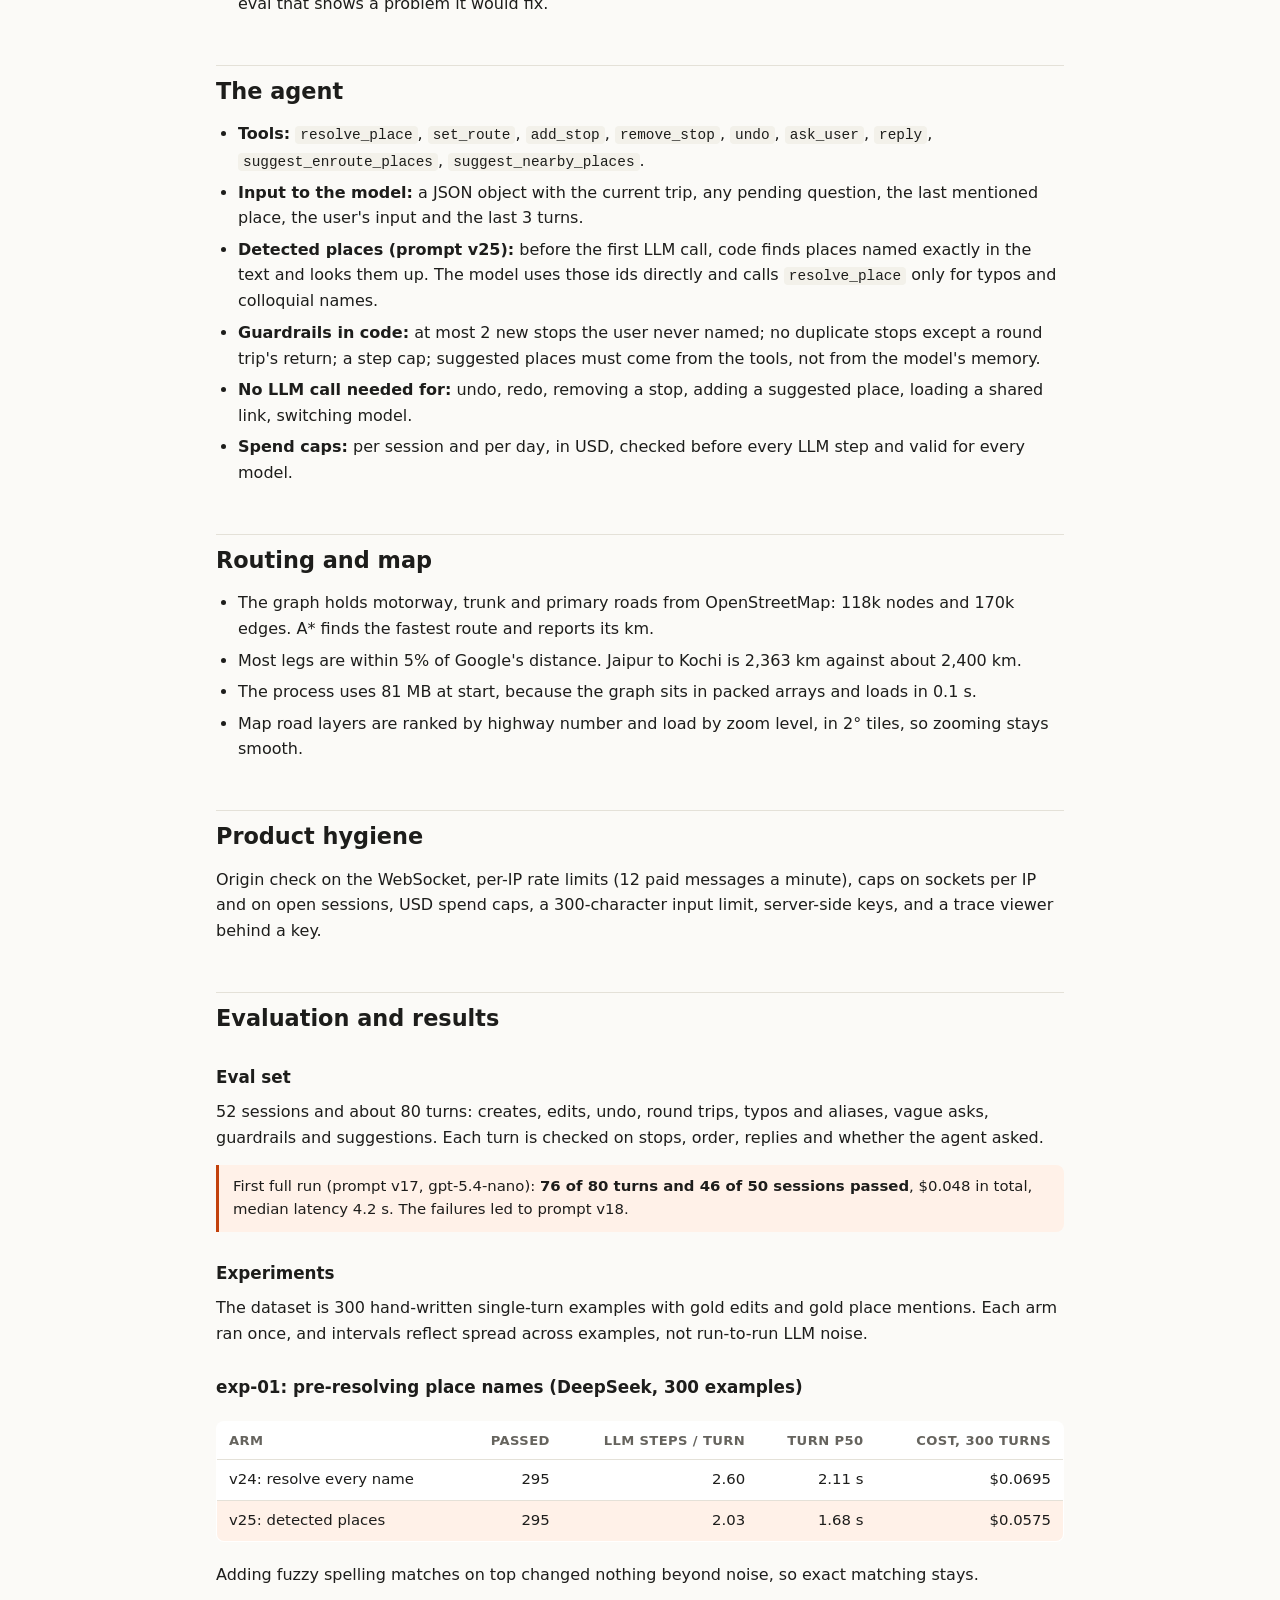
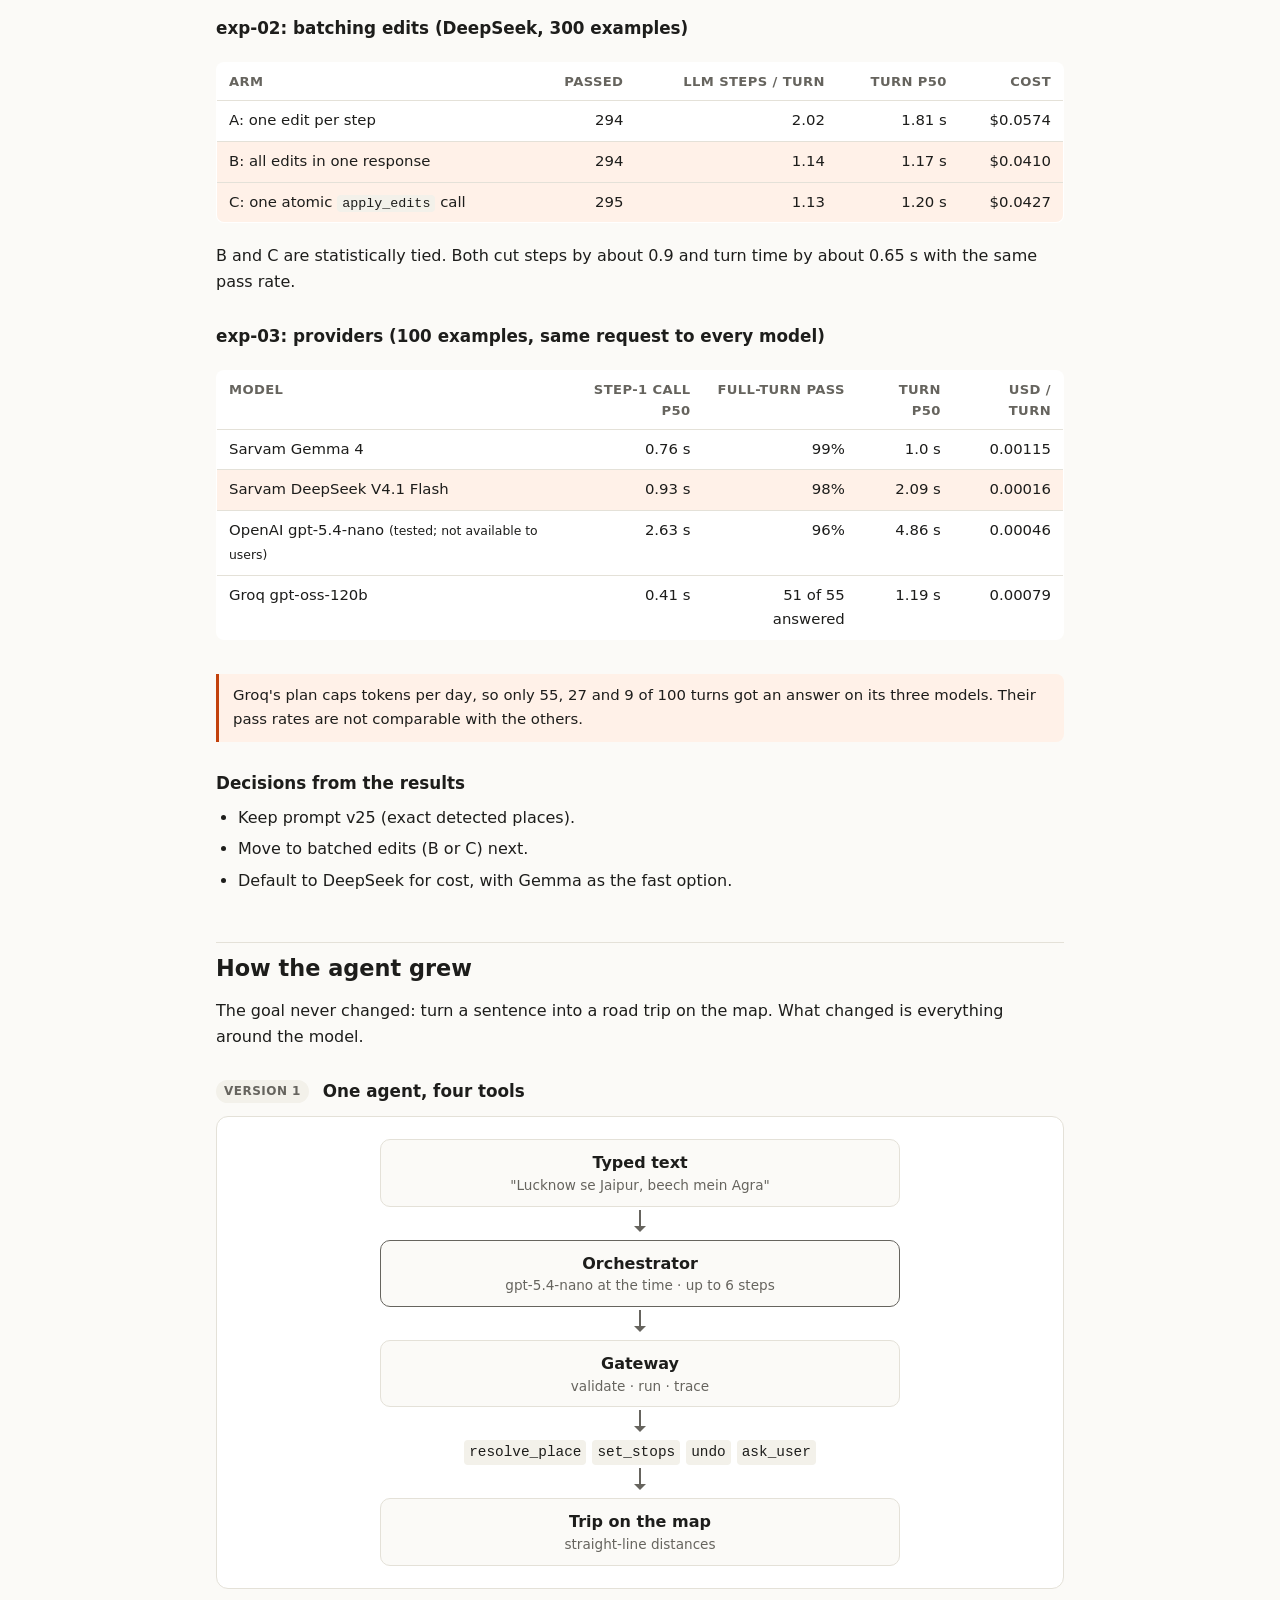
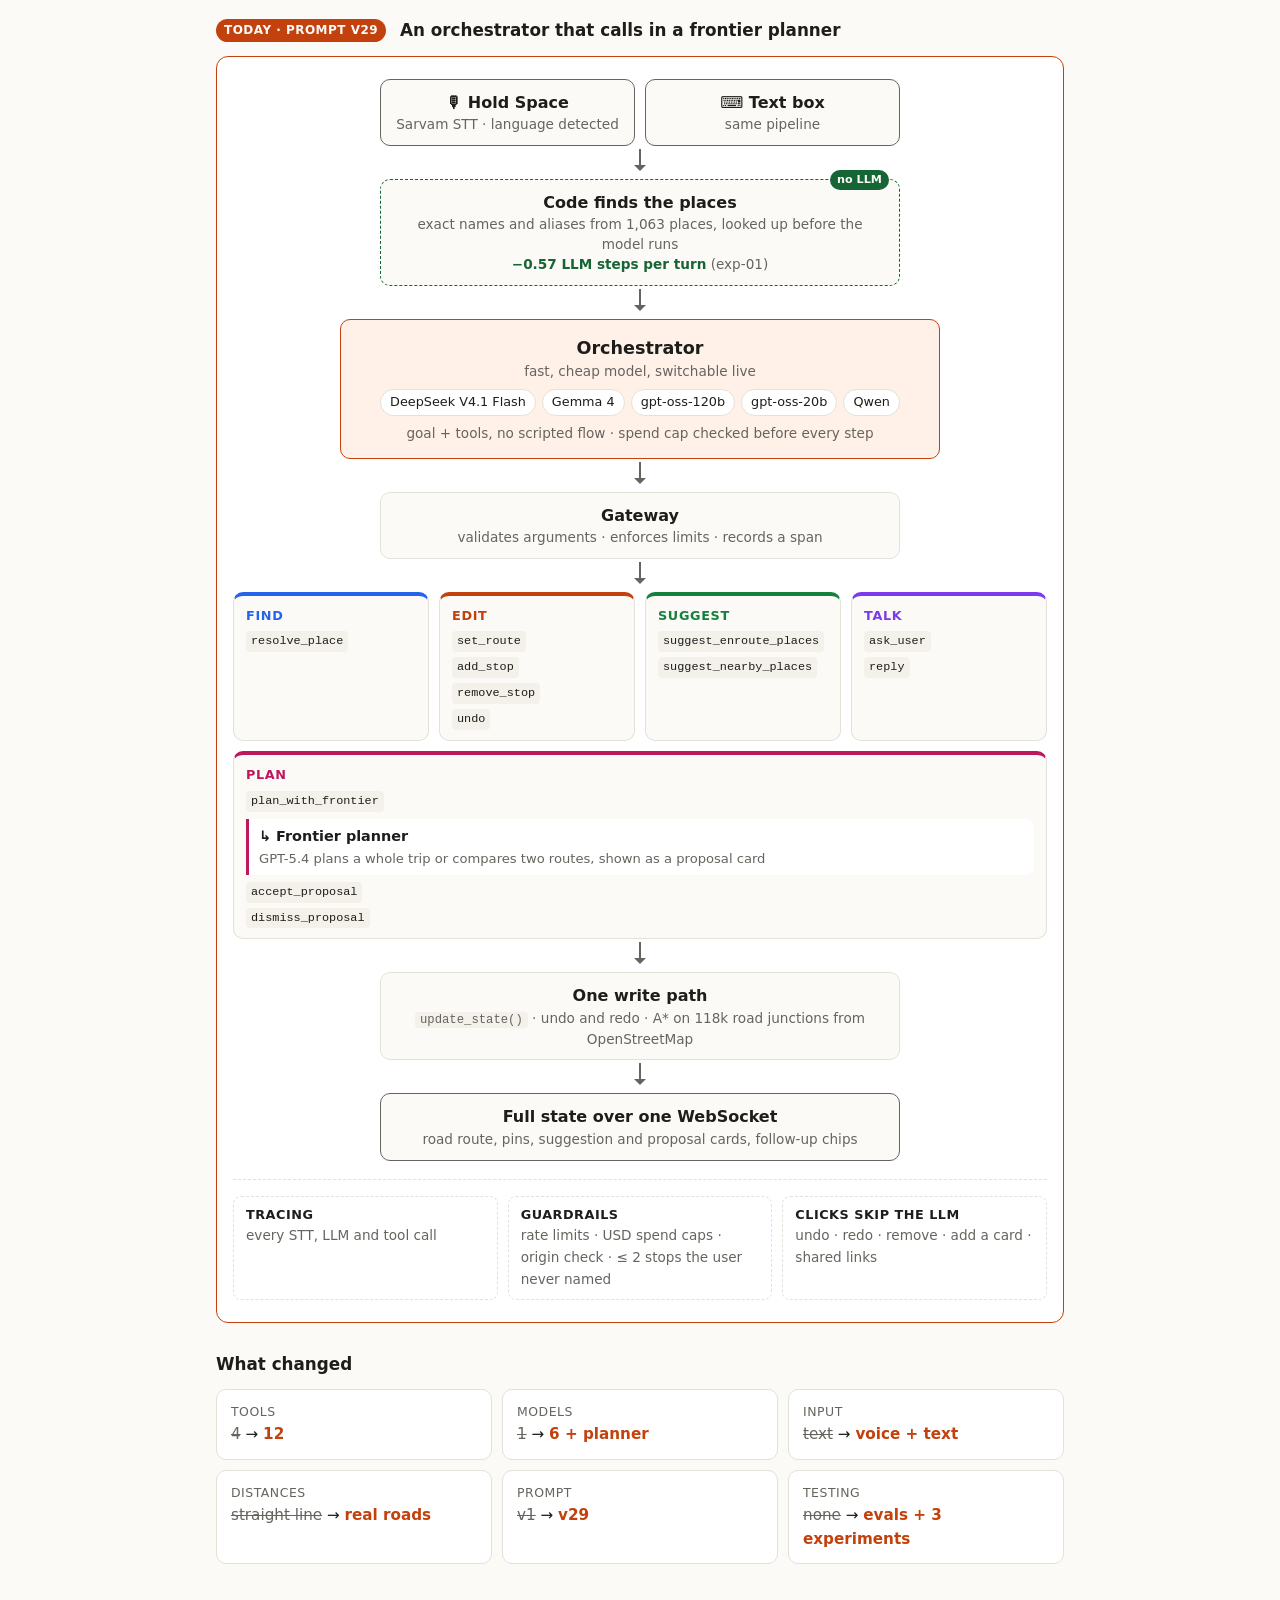
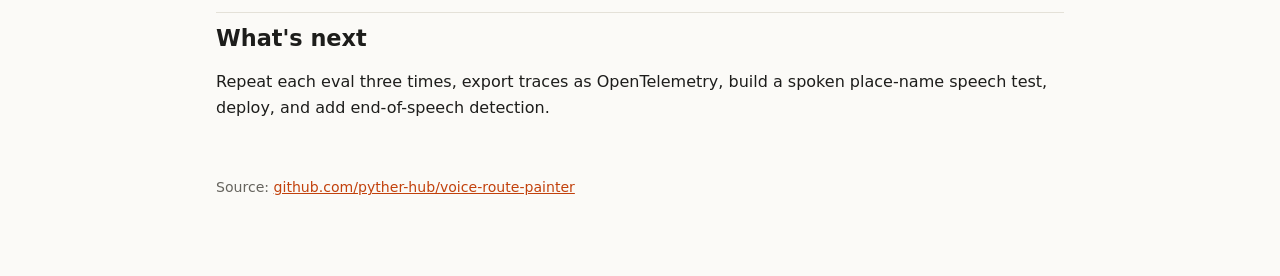
==== commit 18e08768: "OpenAI only for the frontier planner; the orchestrator never uses it" ====
--- a/docs/index.html
+++ b/docs/index.html
@@ -136,7 +136,7 @@
   <tr><td>Backend</td><td>Python 3.11, FastAPI, asyncio, Pydantic, SQLite</td></tr>
   <tr><td>Frontend</td><td>Plain HTML, CSS and JavaScript with Leaflet. No framework, no build step.</td></tr>
   <tr><td>Speech</td><td>Sarvam <code>saaras:v4</code> speech-to-text, called from the backend, Roman Hinglish output</td></tr>
-  <tr><td>LLMs</td><td>Sarvam DeepSeek V4.1 Flash (default) and Gemma 4; Groq gpt-oss-120b, gpt-oss-20b and Qwen. OpenAI models were tested early on and are no longer used.</td></tr>
+  <tr><td>LLMs</td><td>Sarvam DeepSeek V4.1 Flash (default) and Gemma 4; Groq gpt-oss-120b, gpt-oss-20b and Qwen. OpenAI is used only by the frontier planner, never by the orchestrator, because it costs more.</td></tr>
   <tr><td>Data</td><td>1,063 places; road graph built from OpenStreetMap</td></tr>
 </table>
 
@@ -213,7 +213,7 @@
   <tr><th>Model</th><th class="n">Step-1 call p50</th><th class="n">Full-turn pass</th><th class="n">Turn p50</th><th class="n">USD / turn</th></tr>
   <tr><td>Sarvam Gemma 4</td><td class="n">0.76 s</td><td class="n">99%</td><td class="n">1.0 s</td><td class="n">0.00115</td></tr>
   <tr class="win"><td>Sarvam DeepSeek V4.1 Flash</td><td class="n">0.93 s</td><td class="n">98%</td><td class="n">2.09 s</td><td class="n">0.00016</td></tr>
-  <tr><td>OpenAI gpt-5.4-nano <small>(tested, removed from the app)</small></td><td class="n">2.63 s</td><td class="n">96%</td><td class="n">4.86 s</td><td class="n">0.00046</td></tr>
+  <tr><td>OpenAI gpt-5.4-nano <small>(tested; not available to users)</small></td><td class="n">2.63 s</td><td class="n">96%</td><td class="n">4.86 s</td><td class="n">0.00046</td></tr>
   <tr><td>Groq gpt-oss-120b</td><td class="n">0.41 s</td><td class="n">51 of 55 answered</td><td class="n">1.19 s</td><td class="n">0.00079</td></tr>
 </table></div>
 <div class="note">Groq's plan caps tokens per day, so only 55, 27 and 9 of 100 turns got an answer on its three models. Their pass rates are not comparable with the others.</div>
@@ -265,7 +265,7 @@
     <div class="grp" style="--c: var(--c-suggest)"><b>Suggest</b><code>suggest_<wbr>enroute_<wbr>places</code><code>suggest_<wbr>nearby_<wbr>places</code></div>
     <div class="grp" style="--c: var(--c-talk)"><b>Talk</b><code>ask_user</code><code>reply</code></div>
     <div class="grp plan" style="--c: var(--c-plan)"><b>Plan</b><code>plan_with_frontier</code>
-      <div class="sub">↳ Frontier planner<small>Gemma 4 plans a whole trip or compares two routes, shown as a proposal card</small></div>
+      <div class="sub">↳ Frontier planner<small>GPT-5.4 plans a whole trip or compares two routes, shown as a proposal card</small></div>
       <code>accept_proposal</code><code>dismiss_proposal</code></div>
   </div>
   <div class="arrow"></div>
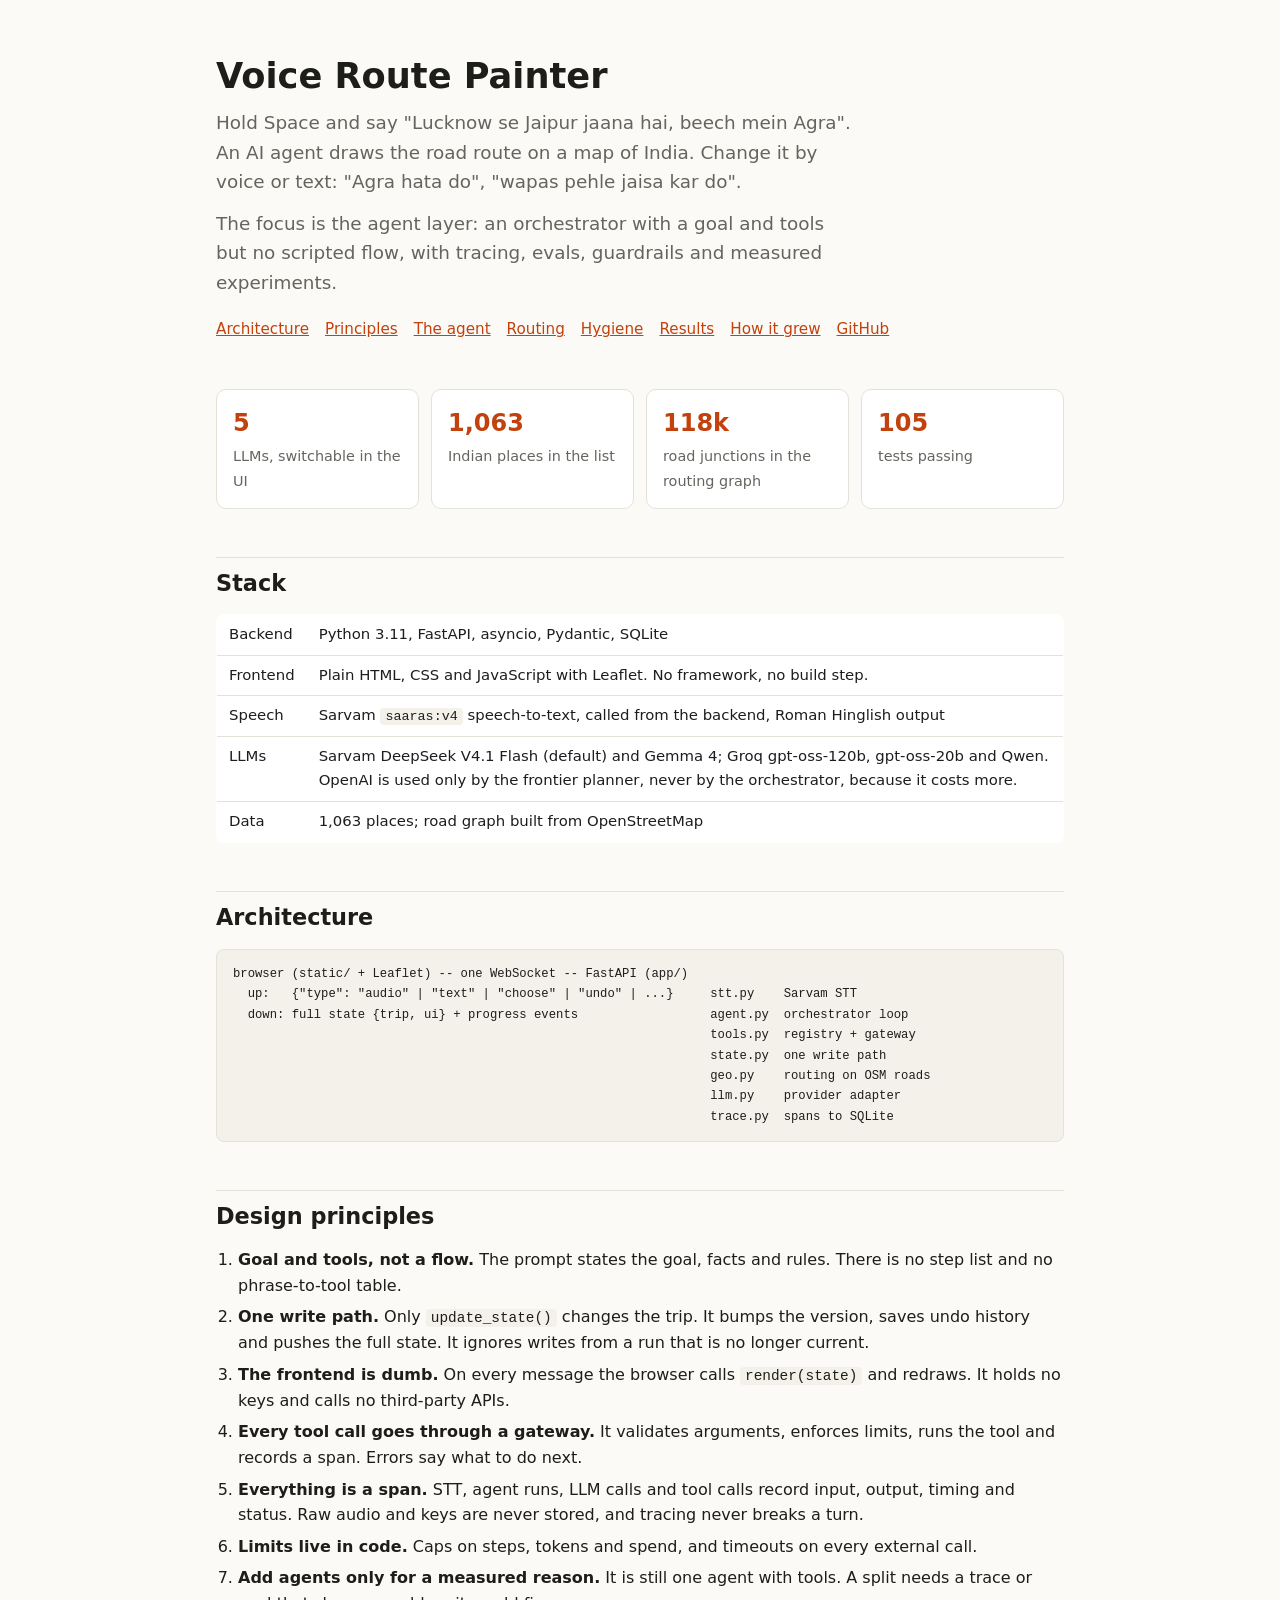
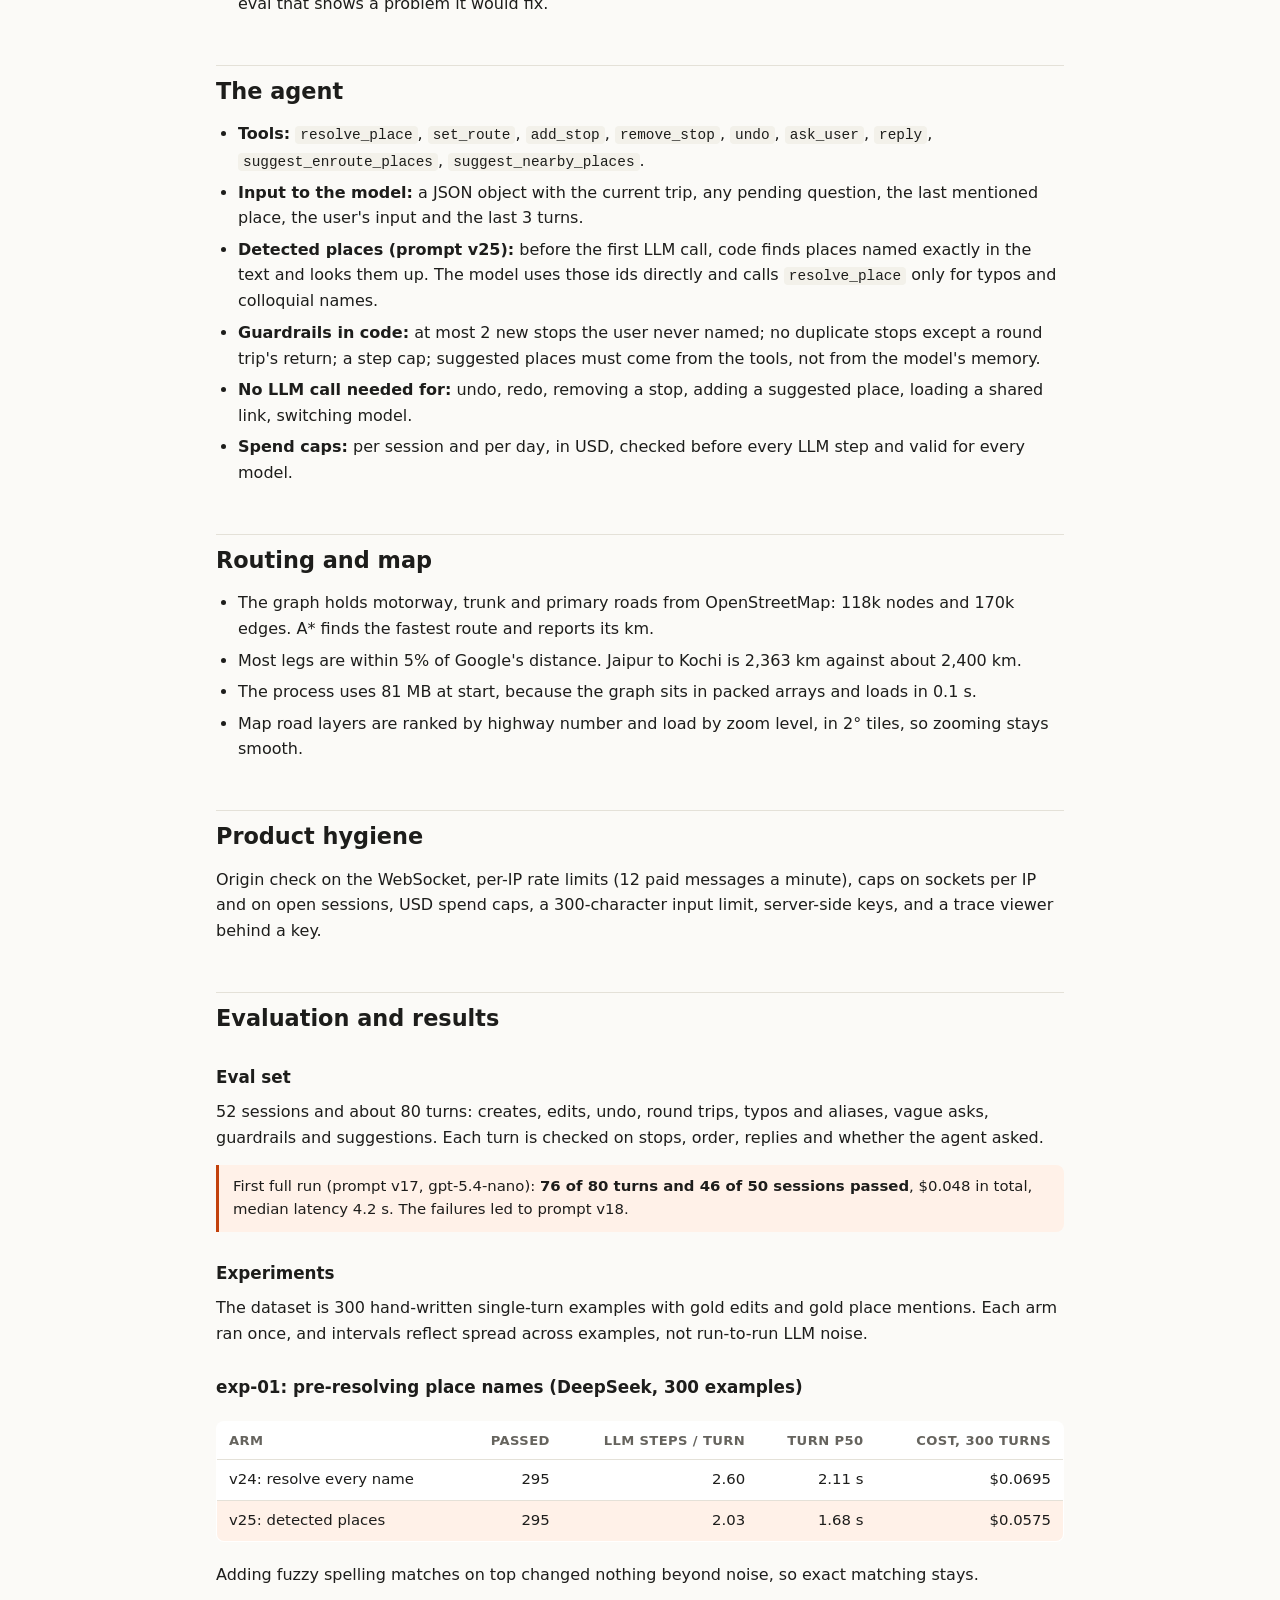
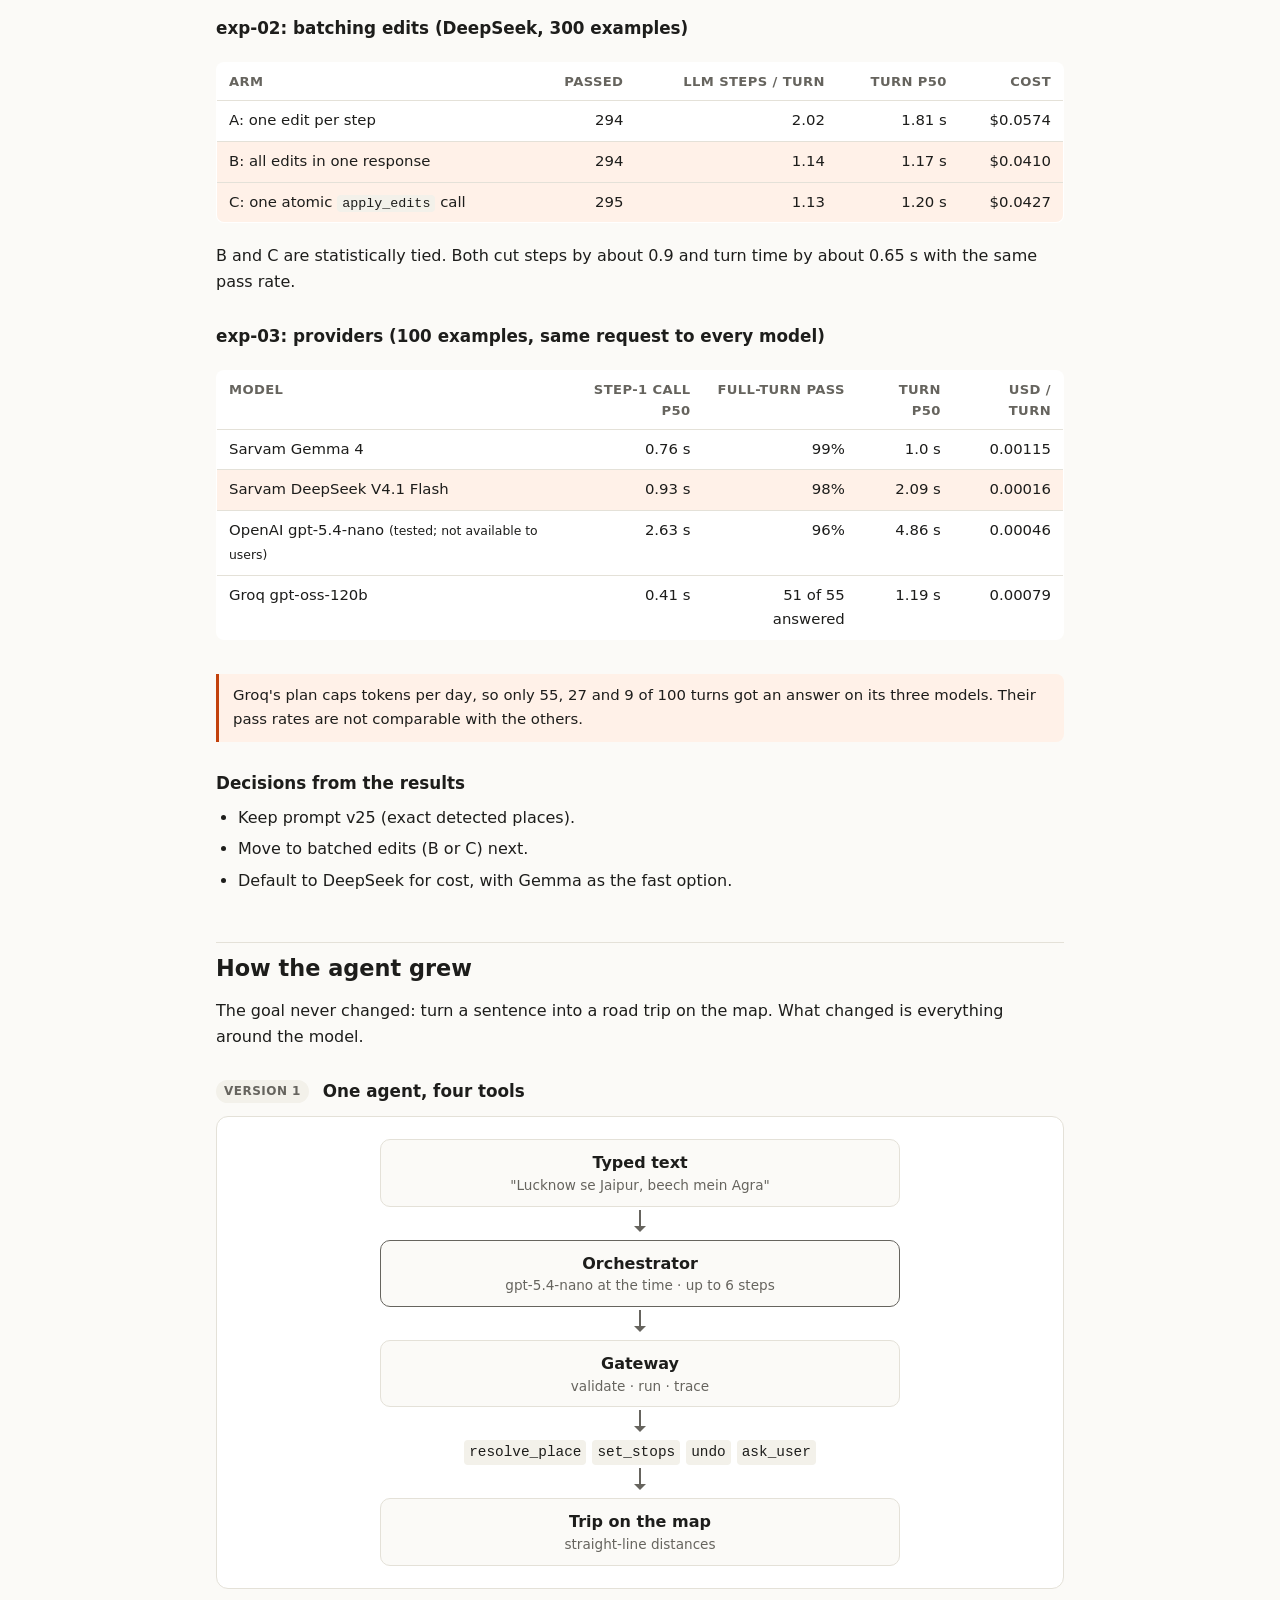
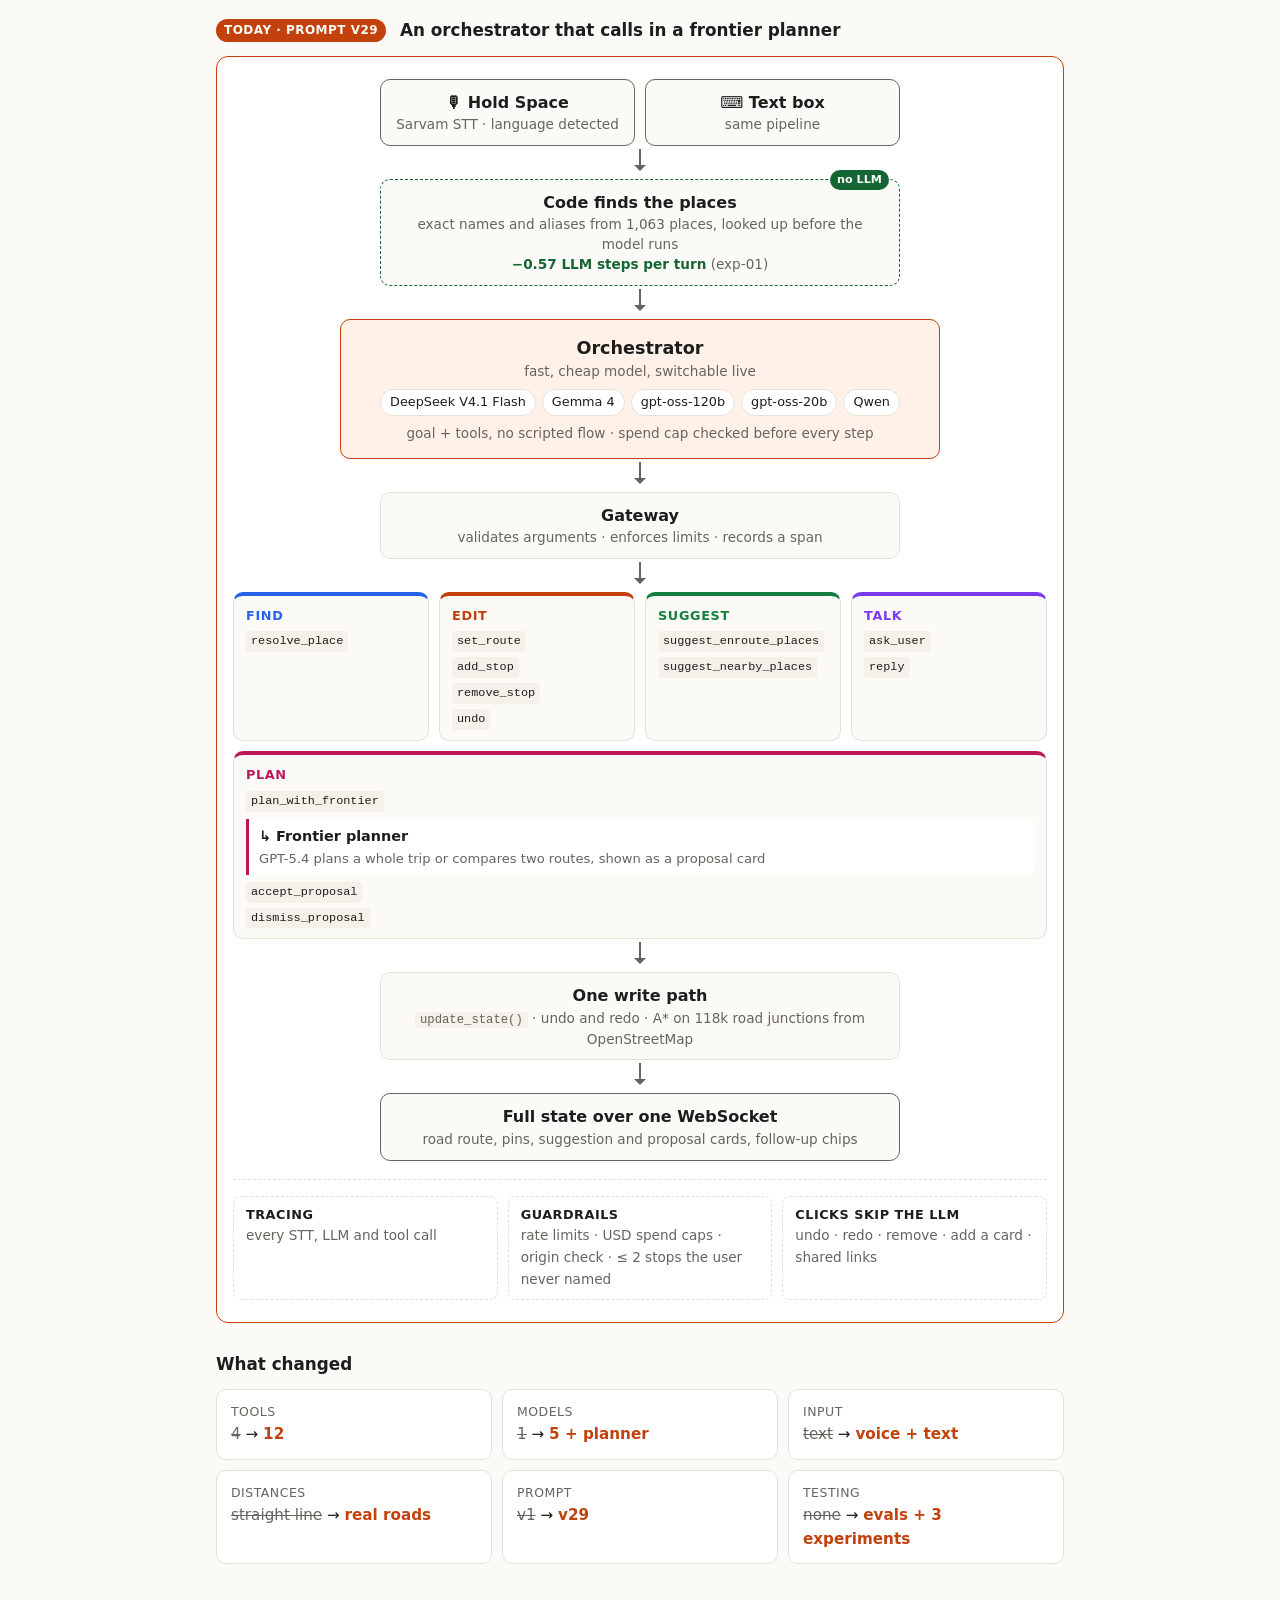
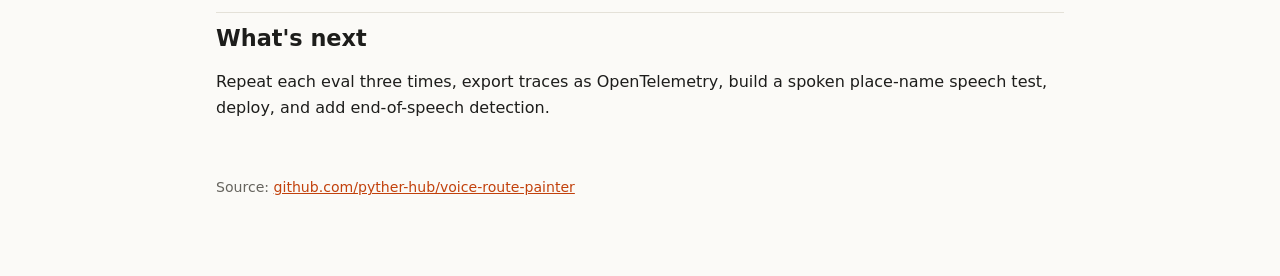
==== commit 2bca8006: "Engineering page: model count in 'What changed' matches the chart (5 + planner) Co-Authored-By: Clau" ====
--- a/docs/index.html
+++ b/docs/index.html
@@ -282,7 +282,7 @@
 <h3>What changed</h3>
 <div class="upg">
   <div><span>Tools</span><s>4</s> → <b>12</b></div>
-  <div><span>Models</span><s>1</s> → <b>6 + planner</b></div>
+  <div><span>Models</span><s>1</s> → <b>5 + planner</b></div>
   <div><span>Input</span><s>text</s> → <b>voice + text</b></div>
   <div><span>Distances</span><s>straight line</s> → <b>real roads</b></div>
   <div><span>Prompt</span><s>v1</s> → <b>v29</b></div>
